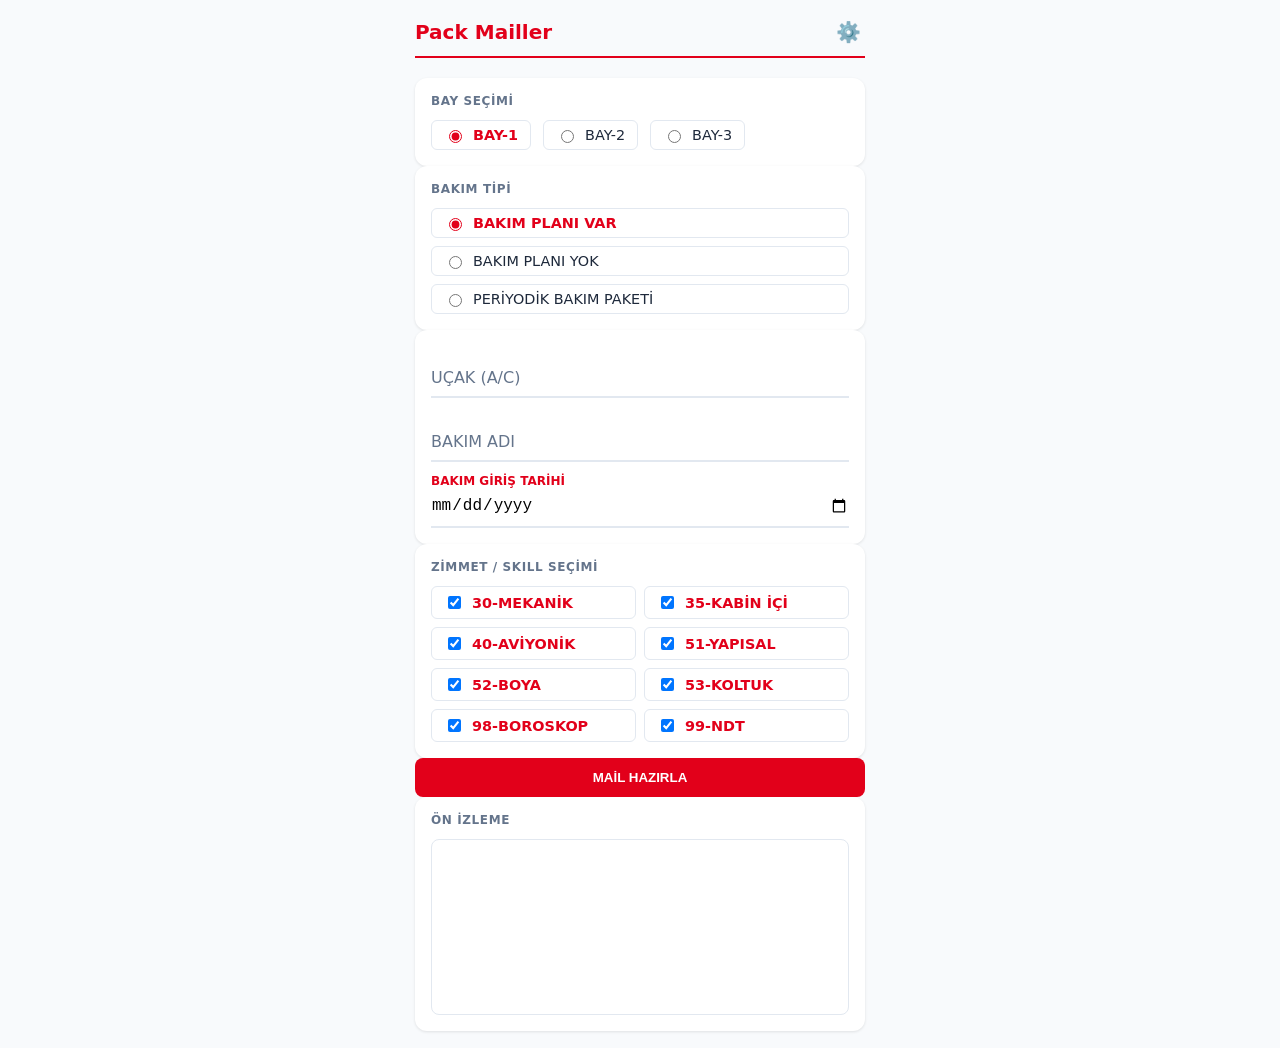
==== index.html @ ce64312b "Add files via upload" ====
<!DOCTYPE html>
<html lang="tr">
<head>
    <meta charset="UTF-8">
    <meta name="viewport" content="width=device-width, initial-scale=1.0">
    <title>Pack Mailler WEB</title>
    <link rel="stylesheet" href="style.css">
    <script src="https://appsforoffice.microsoft.com/lib/1/hosted/office.js"></script>
</head>
<body class="ms-font-m ms-welcome">
    <div id="container" class="container">
        <header class="header">
            <h1 class="ms-font-xl">Pack Mailler</h1>
            <button id="btnSettings" class="icon-button" title="Ayarlar">⚙️</button>
        </header>

        <main class="main-content">
            <!-- BAY Selection -->
            <section class="section">
                <label class="section-title">BAY SEÇİMİ</label>
                <div class="radio-group">
                    <label class="radio-container">
                        <input type="radio" name="bay" value="BAY-1" checked>
                        <span class="radio-label">BAY-1</span>
                    </label>
                    <label class="radio-container">
                        <input type="radio" name="bay" value="BAY-2">
                        <span class="radio-label">BAY-2</span>
                    </label>
                    <label class="radio-container">
                        <input type="radio" name="bay" value="BAY-3">
                        <span class="radio-label">BAY-3</span>
                    </label>
                </div>
            </section>

            <!-- Maintenance Type -->
            <section class="section">
                <label class="section-title">BAKIM TİPİ</label>
                <div class="radio-stack">
                    <label class="radio-container">
                        <input type="radio" name="type" value="planned" checked>
                        <span class="radio-label">BAKIM PLANI VAR</span>
                    </label>
                    <label class="radio-container">
                        <input type="radio" name="type" value="unplanned">
                        <span class="radio-label">BAKIM PLANI YOK</span>
                    </label>
                    <label class="radio-container">
                        <input type="radio" name="type" value="periodic">
                        <span class="radio-label">PERİYODİK BAKIM PAKETİ</span>
                    </label>
                </div>
            </section>

            <!-- Inputs -->
            <section class="section">
                <div class="input-field">
                    <input type="text" id="txtAc" placeholder=" " required>
                    <label for="txtAc">UÇAK (A/C)</label>
                </div>
                <div class="input-field">
                    <input type="text" id="txtBakim" placeholder=" " required>
                    <label for="txtBakim">BAKIM ADI</label>
                </div>
                <div class="input-field">
                    <input type="date" id="dateInput" placeholder=" ">
                    <label for="dateInput">BAKIM GİRİŞ TARİHİ</label>
                </div>
            </section>

            <!-- Zimmet/Skill Section -->
            <section id="skillSection" class="section">
                <label class="section-title">ZİMMET / SKILL SEÇİMİ</label>
                <div id="skillGrid" class="checkbox-grid">
                    <label class="check-container"><input type="checkbox" id="chk30" checked><span>30-MEKANİK</span></label>
                    <label class="check-container"><input type="checkbox" id="chk35" checked><span>35-KABİN İÇİ</span></label>
                    <label class="check-container"><input type="checkbox" id="chk40" checked><span>40-AVİYONİK</span></label>
                    <label class="check-container"><input type="checkbox" id="chk51" checked><span>51-YAPISAL</span></label>
                    <label class="check-container"><input type="checkbox" id="chk52" checked><span>52-BOYA</span></label>
                    <label class="check-container"><input type="checkbox" id="chk53" checked><span>53-KOLTUK</span></label>
                    <label class="check-container"><input type="checkbox" id="chk98" checked><span>98-BOROSKOP</span></label>
                    <label class="check-container"><input type="checkbox" id="chk99" checked><span>99-NDT</span></label>
                </div>
                <div id="plannerNote" class="info-note hidden">
                    Zimmet modu <strong>PLANNER</strong> olarak ayarlandığı için SKILL seçimi devre dışıdır.
                </div>
            </section>

            <!-- Actions -->
            <section class="actions">
                <button id="btnPrepare" class="primary-button">MAİL HAZIRLA</button>
            </section>

            <!-- Preview -->
            <section class="section preview-section">
                <label class="section-title">ÖN İZLEME</label>
                <div id="mailPreview" class="preview-box">
                    <!-- HTML Preview Injection -->
                </div>
            </section>
        </main>

        <!-- Settings Modal/Overlay (Hidden by default) -->
        <div id="settingsOverlay" class="overlay hidden">
            <div class="modal">
                <header class="modal-header">
                    <h2>Ayarlar</h2>
                    <button id="btnCloseSettings" class="close-button">✕</button>
                </header>
                <div class="modal-body">
                    <div class="setting-item">
                        <label>Zimmet Modu</label>
                        <select id="selZimmetMode">
                            <option value="BIRIM">BİRİM</option>
                            <option value="PLANNER">PLANNER</option>
                        </select>
                    </div>
                    <div class="setting-item">
                        <label>TO Adresleri (Virgül ile ayırın)</label>
                        <textarea id="txtToBay1" placeholder="BAY-1 TO"></textarea>
                        <textarea id="txtToBay2" placeholder="BAY-2 TO"></textarea>
                        <textarea id="txtToBay3" placeholder="BAY-3 TO"></textarea>
                    </div>
                    <div class="setting-item">
                        <label>CC Adresleri</label>
                        <textarea id="txtCc" placeholder="Ortak CC Listesi"></textarea>
                    </div>
                </div>
                <footer class="modal-footer">
                    <button id="btnSaveSettings" class="primary-button">Kaydet</button>
                </footer>
            </div>
        </div>
    </div>

    <script src="settings.js"></script>
    <script src="app.js"></script>
</body>
</html>
---- style.css ----
:root {
    --primary-red: #E2001A;
    --dark-red: #b00014;
    --bg-color: #f8fafc;
    --card-bg: #ffffff;
    --text-main: #1e293b;
    --text-muted: #64748b;
    --border-color: #e2e8f0;
    --accent-color: #3b82f6;
    --success-color: #10b981;
}

body {
    font-family: 'Segoe UI', system-ui, -apple-system, sans-serif;
    background-color: var(--bg-color);
    color: var(--text-main);
    margin: 0;
    padding: 0;
    overflow-x: hidden;
}

.container {
    max-width: 450px;
    margin: 0 auto;
    padding: 16px;
    display: flex;
    flex-direction: column;
    gap: 20px;
}

.header {
    display: flex;
    justify-content: space-between;
    align-items: center;
    border-bottom: 2px solid var(--primary-red);
    padding-bottom: 8px;
}

.header h1 {
    font-size: 1.25rem;
    font-weight: 700;
    color: var(--primary-red);
    margin: 0;
}

.section {
    background: var(--card-bg);
    padding: 16px;
    border-radius: 12px;
    box-shadow: 0 1px 3px rgba(0,0,0,0.1);
    display: flex;
    flex-direction: column;
    gap: 12px;
}

.section-title {
    font-size: 0.75rem;
    font-weight: 700;
    color: var(--text-muted);
    text-transform: uppercase;
    letter-spacing: 0.05em;
}

/* Radio & Checkbox Groups */
.radio-group {
    display: flex;
    gap: 12px;
}

.radio-stack {
    display: flex;
    flex-direction: column;
    gap: 8px;
}

.radio-container, .check-container {
    display: flex;
    align-items: center;
    gap: 8px;
    cursor: pointer;
    font-size: 0.9rem;
    padding: 6px 12px;
    border-radius: 6px;
    border: 1px solid var(--border-color);
    transition: all 0.2s;
}

.radio-container:hover, .check-container:hover {
    background-color: #f1f5f9;
}

.radio-container input:checked + .radio-label,
.check-container input:checked + span {
    font-weight: 600;
    color: var(--primary-red);
}

.radio-container input:checked {
    accent-color: var(--primary-red);
}

/* Input Fields */
.input-field {
    position: relative;
    padding-top: 12px;
}

.input-field input {
    width: 100%;
    padding: 10px 0;
    font-size: 1rem;
    border: none;
    border-bottom: 2px solid var(--border-color);
    outline: none;
    transition: border-color 0.2s;
    background: transparent;
}

.input-field label {
    position: absolute;
    top: 22px;
    left: 0;
    color: var(--text-muted);
    pointer-events: none;
    transition: all 0.2s ease;
}

.input-field input:focus + label,
.input-field input:not(:placeholder-shown) + label {
    top: 0;
    font-size: 0.75rem;
    font-weight: 700;
    color: var(--primary-red);
}

.input-field input:focus {
    border-bottom-color: var(--primary-red);
}

.checkbox-grid {
    display: grid;
    grid-template-columns: 1fr 1fr;
    gap: 8px;
}

/* Buttons */
.primary-button {
    width: 100%;
    padding: 12px;
    background-color: var(--primary-red);
    color: white;
    border: none;
    border-radius: 8px;
    font-weight: 700;
    cursor: pointer;
    transition: background 0.2s;
}

.primary-button:hover {
    background-color: var(--dark-red);
}

.icon-button {
    background: none;
    border: none;
    font-size: 1.25rem;
    cursor: pointer;
    padding: 4px;
    border-radius: 4px;
}

.icon-button:hover {
    background-color: #f1f5f9;
}

/* Preview Area */
.preview-box {
    border: 1px solid var(--border-color);
    border-radius: 8px;
    padding: 12px;
    background: #fff;
    min-height: 150px;
    max-height: 400px;
    overflow-y: auto;
    font-size: 0.85rem;
}

/* Overlay & Modals */
.overlay {
    position: fixed;
    inset: 0;
    background: rgba(0,0,0,0.5);
    display: flex;
    align-items: center;
    justify-content: center;
    padding: 20px;
    z-index: 1000;
}

.modal {
    background: white;
    width: 100%;
    max-width: 400px;
    border-radius: 12px;
    display: flex;
    flex-direction: column;
    max-height: 90vh;
}

.modal-header {
    padding: 16px;
    border-bottom: 1px solid var(--border-color);
    display: flex;
    justify-content: space-between;
    align-items: center;
}

.modal-body {
    padding: 16px;
    overflow-y: auto;
}

.modal-footer {
    padding: 16px;
    border-top: 1px solid var(--border-color);
}

.setting-item {
    margin-bottom: 16px;
    display: flex;
    flex-direction: column;
    gap: 8px;
}

.setting-item textarea {
    width: 100%;
    min-height: 60px;
    padding: 8px;
    border: 1px solid var(--border-color);
    border-radius: 4px;
    font-family: monospace;
}

.hidden { display: none !important; }

.info-note {
    font-size: 0.8rem;
    color: var(--accent-color);
    background: #eff6ff;
    padding: 8px;
    border-radius: 4px;
    border-left: 3px solid var(--accent-color);
}
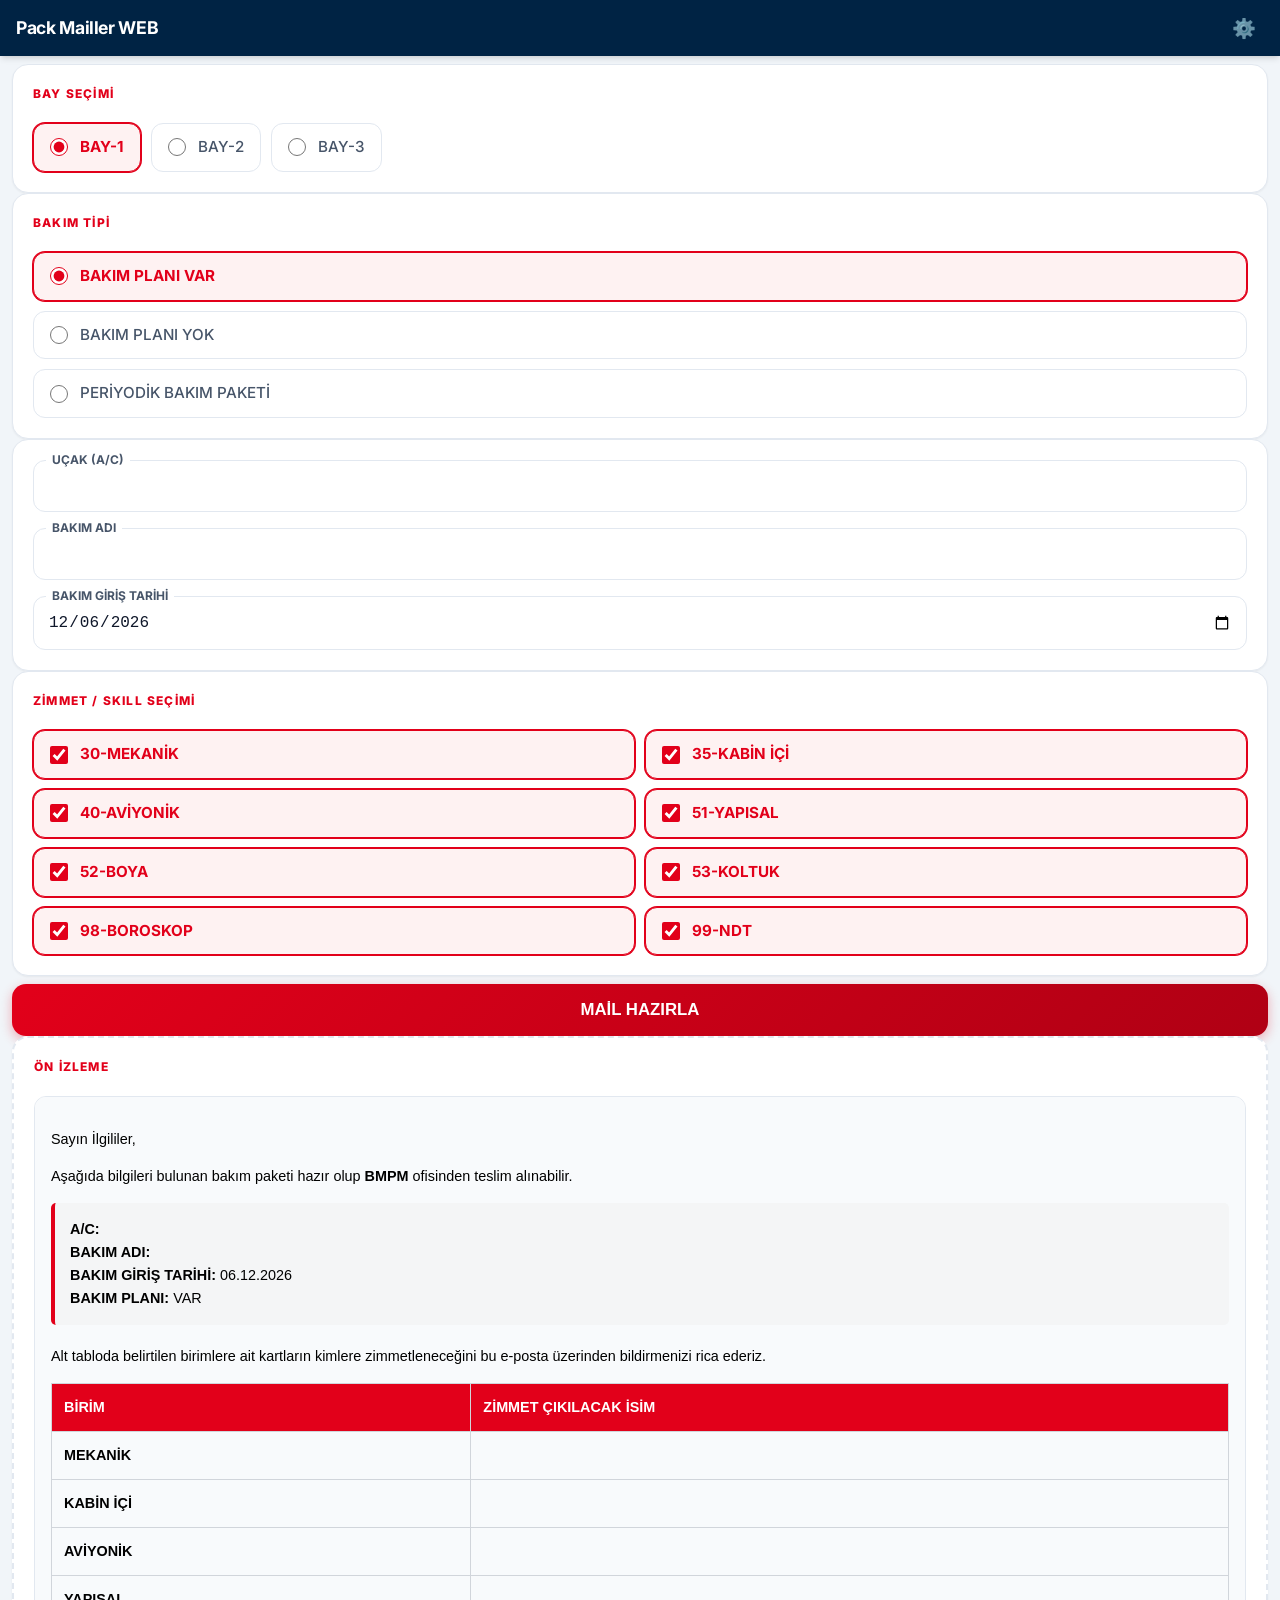
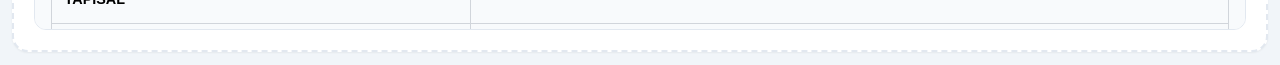
==== commit e4ae187c: "Add files via upload" ====
--- a/index.html
+++ b/index.html
@@ -1,16 +1,28 @@
 <!DOCTYPE html>
 <html lang="tr">
+
 <head>
     <meta charset="UTF-8">
     <meta name="viewport" content="width=device-width, initial-scale=1.0">
     <title>Pack Mailler WEB</title>
+    <link href="https://fonts.googleapis.com/css2?family=Inter:wght@400;500;600;700;800&display=swap" rel="stylesheet">
     <link rel="stylesheet" href="style.css">
     <script src="https://appsforoffice.microsoft.com/lib/1/hosted/office.js"></script>
 </head>
+
 <body class="ms-font-m ms-welcome">
     <div id="container" class="container">
+        <!-- From Address Warning Bar -->
+        <div id="warningBar" class="warning-bar hidden">
+            <span class="warning-bar-icon">⚠️</span>
+            <div class="warning-bar-text">
+                <strong>YANLIŞ GÖNDEREN HESABI!</strong><br>
+                Lütfen 'Kimden' kısmından <em>TT-UBB(SAW)-BAKIMHAZIRLIK</em> hesabını seçin.
+            </div>
+        </div>
+
         <header class="header">
-            <h1 class="ms-font-xl">Pack Mailler</h1>
+            <h1>Pack Mailler WEB</h1>
             <button id="btnSettings" class="icon-button" title="Ayarlar">⚙️</button>
         </header>
 
@@ -73,13 +85,20 @@
             <section id="skillSection" class="section">
                 <label class="section-title">ZİMMET / SKILL SEÇİMİ</label>
                 <div id="skillGrid" class="checkbox-grid">
-                    <label class="check-container"><input type="checkbox" id="chk30" checked><span>30-MEKANİK</span></label>
-                    <label class="check-container"><input type="checkbox" id="chk35" checked><span>35-KABİN İÇİ</span></label>
-                    <label class="check-container"><input type="checkbox" id="chk40" checked><span>40-AVİYONİK</span></label>
-                    <label class="check-container"><input type="checkbox" id="chk51" checked><span>51-YAPISAL</span></label>
-                    <label class="check-container"><input type="checkbox" id="chk52" checked><span>52-BOYA</span></label>
-                    <label class="check-container"><input type="checkbox" id="chk53" checked><span>53-KOLTUK</span></label>
-                    <label class="check-container"><input type="checkbox" id="chk98" checked><span>98-BOROSKOP</span></label>
+                    <label class="check-container"><input type="checkbox" id="chk30"
+                            checked><span>30-MEKANİK</span></label>
+                    <label class="check-container"><input type="checkbox" id="chk35" checked><span>35-KABİN
+                            İÇİ</span></label>
+                    <label class="check-container"><input type="checkbox" id="chk40"
+                            checked><span>40-AVİYONİK</span></label>
+                    <label class="check-container"><input type="checkbox" id="chk51"
+                            checked><span>51-YAPISAL</span></label>
+                    <label class="check-container"><input type="checkbox" id="chk52"
+                            checked><span>52-BOYA</span></label>
+                    <label class="check-container"><input type="checkbox" id="chk53"
+                            checked><span>53-KOLTUK</span></label>
+                    <label class="check-container"><input type="checkbox" id="chk98"
+                            checked><span>98-BOROSKOP</span></label>
                     <label class="check-container"><input type="checkbox" id="chk99" checked><span>99-NDT</span></label>
                 </div>
                 <div id="plannerNote" class="info-note hidden">
@@ -117,14 +136,36 @@
                         </select>
                     </div>
                     <div class="setting-item">
-                        <label>TO Adresleri (Virgül ile ayırın)</label>
-                        <textarea id="txtToBay1" placeholder="BAY-1 TO"></textarea>
-                        <textarea id="txtToBay2" placeholder="BAY-2 TO"></textarea>
-                        <textarea id="txtToBay3" placeholder="BAY-3 TO"></textarea>
+                        <label>EYALET - 1 (TO)</label>
+                        <div id="listBay1" class="email-list-container"></div>
+                        <div class="email-list-input-container">
+                            <input type="email" id="inBay1" placeholder="E-posta adresi...">
+                            <button class="btn-add-email" onclick="addEmailFromUI('bay1To', 'inBay1')">Ekle</button>
+                        </div>
                     </div>
                     <div class="setting-item">
-                        <label>CC Adresleri</label>
-                        <textarea id="txtCc" placeholder="Ortak CC Listesi"></textarea>
+                        <label>EYALET - 2 (TO)</label>
+                        <div id="listBay2" class="email-list-container"></div>
+                        <div class="email-list-input-container">
+                            <input type="email" id="inBay2" placeholder="E-posta adresi...">
+                            <button class="btn-add-email" onclick="addEmailFromUI('bay2To', 'inBay2')">Ekle</button>
+                        </div>
+                    </div>
+                    <div class="setting-item">
+                        <label>EYALET - 3 (TO)</label>
+                        <div id="listBay3" class="email-list-container"></div>
+                        <div class="email-list-input-container">
+                            <input type="email" id="inBay3" placeholder="E-posta adresi...">
+                            <button class="btn-add-email" onclick="addEmailFromUI('bay3To', 'inBay3')">Ekle</button>
+                        </div>
+                    </div>
+                    <div class="setting-item">
+                        <label>ORTAK CC LİSTESİ</label>
+                        <div id="listCc" class="email-list-container"></div>
+                        <div class="email-list-input-container">
+                            <input type="email" id="inCc" placeholder="E-posta adresi...">
+                            <button class="btn-add-email" onclick="addEmailFromUI('cc', 'inCc')">Ekle</button>
+                        </div>
                     </div>
                 </div>
                 <footer class="modal-footer">
@@ -137,4 +178,5 @@
     <script src="settings.js"></script>
     <script src="app.js"></script>
 </body>
-</html>
+
+</html>
--- a/style.css
+++ b/style.css
@@ -1,195 +1,360 @@
 :root {
-    --primary-red: #E2001A;
-    --dark-red: #b00014;
-    --bg-color: #f8fafc;
+    --thy-red: #E2001A;
+    --thy-red-dark: #b00014;
+    --thy-blue: #002344;
+    --bg-main: #f1f5f9;
     --card-bg: #ffffff;
-    --text-main: #1e293b;
-    --text-muted: #64748b;
-    --border-color: #e2e8f0;
-    --accent-color: #3b82f6;
-    --success-color: #10b981;
+    --text-primary: #0f172a;
+    --text-secondary: #475569;
+    --border-light: #e2e8f0;
+    --shadow-sm: 0 1px 2px 0 rgb(0 0 0 / 0.05);
+    --shadow-md: 0 4px 6px -1px rgb(0 0 0 / 0.1), 0 2px 4px -2px rgb(0 0 0 / 0.1);
 }
 
 body {
-    font-family: 'Segoe UI', system-ui, -apple-system, sans-serif;
-    background-color: var(--bg-color);
-    color: var(--text-main);
+    font-family: 'Inter', 'Segoe UI', system-ui, -apple-system, sans-serif;
+    background-color: var(--bg-main);
+    color: var(--text-primary);
     margin: 0;
     padding: 0;
-    overflow-x: hidden;
+    line-height: 1.5;
+    -webkit-font-smoothing: antialiased;
 }
 
 .container {
-    max-width: 450px;
-    margin: 0 auto;
-    padding: 16px;
+    max-width: 100%;
+    margin: 0;
+    padding: 12px;
     display: flex;
     flex-direction: column;
-    gap: 20px;
+    gap: 16px;
+    padding-top: 64px;
+    /* Space for fixed header */
+    transition: padding 0.3s;
+}
+
+.container.has-warning {
+    padding-top: 110px;
+    /* Extra space for warning bar */
+}
+
+/* From-Address Warning Bar */
+.warning-bar {
+    position: fixed;
+    top: 56px;
+    left: 0;
+    right: 0;
+    background: #fef2f2;
+    border-bottom: 2px solid var(--thy-red);
+    color: var(--thy-red);
+    padding: 10px 16px;
+    font-size: 0.8rem;
+    font-weight: 700;
+    z-index: 90;
+    display: flex;
+    align-items: center;
+    gap: 12px;
+    animation: slideDown 0.3s ease-out;
+}
+
+.warning-bar.hidden {
+    display: none !important;
+}
+
+.warning-bar-icon {
+    font-size: 1.2rem;
+}
+
+@keyframes slideDown {
+    from {
+        transform: translateY(-100%);
+    }
+
+    to {
+        transform: translateY(0);
+    }
 }
 
 .header {
+    position: fixed;
+    top: 0;
+    left: 0;
+    right: 0;
+    height: 56px;
+    background: var(--thy-blue);
     display: flex;
     justify-content: space-between;
     align-items: center;
-    border-bottom: 2px solid var(--primary-red);
-    padding-bottom: 8px;
+    padding: 0 16px;
+    z-index: 100;
+    box-shadow: var(--shadow-md);
 }
 
 .header h1 {
-    font-size: 1.25rem;
-    font-weight: 700;
-    color: var(--primary-red);
+    font-size: 1.1rem;
+    font-weight: 700;
+    color: white;
     margin: 0;
-}
-
+    letter-spacing: -0.02em;
+}
+
+.header .icon-button {
+    color: white;
+    font-size: 1.2rem;
+    opacity: 0.8;
+    background: none;
+    border: none;
+    cursor: pointer;
+    padding: 8px;
+    border-radius: 8px;
+    transition: all 0.2s;
+}
+
+.header .icon-button:hover {
+    opacity: 1;
+    background: rgba(255, 255, 255, 0.1);
+}
+
+/* Premium Card Design */
 .section {
     background: var(--card-bg);
-    padding: 16px;
-    border-radius: 12px;
-    box-shadow: 0 1px 3px rgba(0,0,0,0.1);
+    padding: 20px;
+    border-radius: 16px;
+    box-shadow: var(--shadow-sm);
+    border: 1px solid var(--border-light);
     display: flex;
     flex-direction: column;
-    gap: 12px;
+    gap: 16px;
+    transition: transform 0.2s, box-shadow 0.2s;
 }
 
 .section-title {
     font-size: 0.75rem;
-    font-weight: 700;
-    color: var(--text-muted);
+    font-weight: 800;
+    color: var(--thy-red);
     text-transform: uppercase;
-    letter-spacing: 0.05em;
-}
-
-/* Radio & Checkbox Groups */
-.radio-group {
-    display: flex;
+    letter-spacing: 0.1em;
+    margin-bottom: 4px;
+}
+
+/* Modern Controls */
+.radio-group,
+.radio-stack {
+    display: flex;
+    gap: 10px;
+}
+
+.radio-stack {
+    flex-direction: column;
+}
+
+.radio-container,
+.check-container {
+    display: flex;
+    align-items: center;
     gap: 12px;
-}
-
-.radio-stack {
-    display: flex;
-    flex-direction: column;
-    gap: 8px;
-}
-
-.radio-container, .check-container {
-    display: flex;
-    align-items: center;
-    gap: 8px;
-    cursor: pointer;
-    font-size: 0.9rem;
-    padding: 6px 12px;
-    border-radius: 6px;
-    border: 1px solid var(--border-color);
-    transition: all 0.2s;
-}
-
-.radio-container:hover, .check-container:hover {
-    background-color: #f1f5f9;
-}
-
-.radio-container input:checked + .radio-label,
-.check-container input:checked + span {
-    font-weight: 600;
-    color: var(--primary-red);
-}
-
-.radio-container input:checked {
-    accent-color: var(--primary-red);
-}
-
-/* Input Fields */
+    cursor: pointer;
+    font-size: 0.95rem;
+    padding: 12px 16px;
+    border-radius: 12px;
+    border: 1px solid var(--border-light);
+    background: #fff;
+    transition: all 0.2s cubic-bezier(0.4, 0, 0.2, 1);
+    user-select: none;
+}
+
+.radio-container:hover,
+.check-container:hover {
+    background-color: #f8fafc;
+    border-color: var(--thy-red);
+}
+
+.radio-container:has(input:checked),
+.check-container:has(input:checked) {
+    border-color: var(--thy-red);
+    background-color: #fef2f2;
+    box-shadow: 0 0 0 1px var(--thy-red);
+}
+
+.radio-container input,
+.check-container input {
+    accent-color: var(--thy-red);
+    width: 18px;
+    height: 18px;
+    margin: 0;
+}
+
+.radio-label,
+.check-container span {
+    font-weight: 500;
+    color: var(--text-secondary);
+}
+
+.radio-container input:checked+.radio-label,
+.check-container input:checked+span {
+    color: var(--thy-red);
+    font-weight: 700;
+}
+
+/* Floating Label Inputs */
 .input-field {
     position: relative;
-    padding-top: 12px;
+    border: 1px solid var(--border-light);
+    border-radius: 12px;
+    padding: 12px 14px;
+    background: #fff;
+    transition: all 0.2s;
+}
+
+.input-field:focus-within {
+    border-color: var(--thy-red);
+    box-shadow: 0 0 0 1px var(--thy-red);
+}
+
+.input-field label {
+    position: absolute;
+    left: 12px;
+    top: -10px;
+    background: #fff;
+    padding: 0 6px;
+    font-size: 0.75rem;
+    font-weight: 700;
+    color: var(--text-secondary);
+    transition: all 0.2s;
+}
+
+.input-field:focus-within label {
+    color: var(--thy-red);
 }
 
 .input-field input {
     width: 100%;
-    padding: 10px 0;
+    border: none;
+    outline: none;
     font-size: 1rem;
-    border: none;
-    border-bottom: 2px solid var(--border-color);
-    outline: none;
-    transition: border-color 0.2s;
+    padding: 4px 0;
+    color: var(--text-primary);
     background: transparent;
 }
 
-.input-field label {
-    position: absolute;
-    top: 22px;
-    left: 0;
-    color: var(--text-muted);
-    pointer-events: none;
-    transition: all 0.2s ease;
-}
-
-.input-field input:focus + label,
-.input-field input:not(:placeholder-shown) + label {
-    top: 0;
-    font-size: 0.75rem;
-    font-weight: 700;
-    color: var(--primary-red);
-}
-
-.input-field input:focus {
-    border-bottom-color: var(--primary-red);
-}
-
+/* Checkbox Grid */
 .checkbox-grid {
     display: grid;
     grid-template-columns: 1fr 1fr;
-    gap: 8px;
-}
-
-/* Buttons */
+    gap: 10px;
+}
+
+/* Primary Action Button */
+.actions {
+    margin-top: 8px;
+}
+
 .primary-button {
     width: 100%;
-    padding: 12px;
-    background-color: var(--primary-red);
+    padding: 16px;
+    background: linear-gradient(135deg, var(--thy-red) 0%, var(--thy-red-dark) 100%);
     color: white;
     border: none;
-    border-radius: 8px;
-    font-weight: 700;
-    cursor: pointer;
-    transition: background 0.2s;
+    border-radius: 14px;
+    font-size: 1.05rem;
+    font-weight: 700;
+    cursor: pointer;
+    box-shadow: 0 4px 12px rgba(226, 0, 26, 0.3);
+    transition: all 0.3s cubic-bezier(0.4, 0, 0.2, 1);
 }
 
 .primary-button:hover {
-    background-color: var(--dark-red);
-}
-
-.icon-button {
-    background: none;
+    transform: translateY(-2px);
+    box-shadow: 0 6px 16px rgba(226, 0, 26, 0.4);
+}
+
+.primary-button:active {
+    transform: translateY(0);
+}
+
+/* Email List Management (Tags/Pills) */
+.email-list-container {
+    display: flex;
+    flex-wrap: wrap;
+    gap: 8px;
+    padding: 8px;
+    border: 1px solid var(--border-light);
+    border-radius: 12px;
+    background: #f8fafc;
+    min-height: 48px;
+}
+
+.email-tag {
+    display: flex;
+    align-items: center;
+    gap: 6px;
+    background: var(--thy-blue);
+    color: white;
+    padding: 4px 10px;
+    border-radius: 20px;
+    font-size: 0.8rem;
+    font-weight: 500;
+}
+
+.email-tag .remove-tag {
+    cursor: pointer;
+    font-weight: 800;
+    opacity: 0.7;
+    transition: opacity 0.2s;
+}
+
+.email-tag .remove-tag:hover {
+    opacity: 1;
+}
+
+.email-list-input-container {
+    display: flex;
+    gap: 8px;
+    margin-top: 4px;
+}
+
+.email-list-input-container input {
+    flex: 1;
+    padding: 8px 12px;
+    border: 1px solid var(--border-light);
+    border-radius: 10px;
+    font-size: 0.85rem;
+}
+
+.btn-add-email {
+    padding: 8px 16px;
+    background: var(--thy-blue);
+    color: white;
     border: none;
-    font-size: 1.25rem;
-    cursor: pointer;
-    padding: 4px;
-    border-radius: 4px;
-}
-
-.icon-button:hover {
-    background-color: #f1f5f9;
-}
-
-/* Preview Area */
+    border-radius: 10px;
+    cursor: pointer;
+    font-weight: 600;
+    font-size: 0.8rem;
+}
+
+/* Preview Box */
+.preview-section {
+    background: #fff;
+    border: 2px dashed var(--border-light);
+}
+
 .preview-box {
-    border: 1px solid var(--border-color);
-    border-radius: 8px;
-    padding: 12px;
-    background: #fff;
-    min-height: 150px;
-    max-height: 400px;
+    border: 1px solid var(--border-light);
+    background: #f8fafc;
+    border-radius: 12px;
+    padding: 16px;
+    min-height: 100px;
+    max-height: 500px;
     overflow-y: auto;
-    font-size: 0.85rem;
-}
-
-/* Overlay & Modals */
+    font-size: 0.9rem;
+}
+
+/* Modal Styling */
 .overlay {
     position: fixed;
     inset: 0;
-    background: rgba(0,0,0,0.5);
+    background: rgba(15, 23, 42, 0.8);
+    backdrop-filter: blur(4px);
     display: flex;
     align-items: center;
     justify-content: center;
@@ -201,53 +366,123 @@
     background: white;
     width: 100%;
     max-width: 400px;
-    border-radius: 12px;
+    border-radius: 24px;
     display: flex;
     flex-direction: column;
     max-height: 90vh;
+    box-shadow: 0 25px 50px -12px rgb(0 0 0 / 0.25);
+    overflow: hidden;
 }
 
 .modal-header {
-    padding: 16px;
-    border-bottom: 1px solid var(--border-color);
+    padding: 20px;
+    background: var(--thy-blue);
+    color: white;
     display: flex;
     justify-content: space-between;
     align-items: center;
 }
 
+.modal-header h2 {
+    margin: 0;
+    font-size: 1.25rem;
+    font-weight: 700;
+}
+
+.close-button {
+    background: rgba(255, 255, 255, 0.1);
+    border: none;
+    color: white;
+    font-size: 1.2rem;
+    cursor: pointer;
+    width: 32px;
+    height: 32px;
+    border-radius: 50%;
+    display: flex;
+    align-items: center;
+    justify-content: center;
+}
+
 .modal-body {
-    padding: 16px;
+    padding: 20px;
     overflow-y: auto;
 }
 
-.modal-footer {
-    padding: 16px;
-    border-top: 1px solid var(--border-color);
-}
-
 .setting-item {
-    margin-bottom: 16px;
-    display: flex;
-    flex-direction: column;
-    gap: 8px;
-}
-
+    margin-bottom: 20px;
+}
+
+.setting-item label {
+    display: block;
+    font-weight: 700;
+    font-size: 0.8rem;
+    color: var(--text-secondary);
+    margin-bottom: 8px;
+    text-transform: uppercase;
+}
+
+.setting-item select,
 .setting-item textarea {
     width: 100%;
-    min-height: 60px;
-    padding: 8px;
-    border: 1px solid var(--border-color);
-    border-radius: 4px;
-    font-family: monospace;
-}
-
-.hidden { display: none !important; }
+    border-radius: 12px;
+    border: 1px solid var(--border-light);
+    padding: 12px;
+    font-size: 0.9rem;
+    font-family: inherit;
+    box-sizing: border-box;
+}
+
+.setting-item textarea {
+    min-height: 80px;
+    resize: vertical;
+}
+
+.hidden {
+    display: none !important;
+}
 
 .info-note {
-    font-size: 0.8rem;
-    color: var(--accent-color);
+    font-size: 0.85rem;
+    color: #3b82f6;
     background: #eff6ff;
-    padding: 8px;
-    border-radius: 4px;
-    border-left: 3px solid var(--accent-color);
-}
+    padding: 12px;
+    border-radius: 12px;
+    border-left: 4px solid #3b82f6;
+}
+
+/* Animations */
+@keyframes fadeInUp {
+    from {
+        opacity: 0;
+        transform: translateY(20px);
+    }
+
+    to {
+        opacity: 1;
+        transform: translateY(0);
+    }
+}
+
+.section {
+    animation: fadeInUp 0.5s cubic-bezier(0.16, 1, 0.3, 1) both;
+}
+
+.section:nth-child(1) {
+    animation-delay: 0.1s;
+}
+
+.section:nth-child(2) {
+    animation-delay: 0.2s;
+}
+
+.section:nth-child(3) {
+    animation-delay: 0.3s;
+}
+
+.section:nth-child(4) {
+    animation-delay: 0.4s;
+}
+
+.section:nth-child(5) {
+    animation-delay: 0.5s;
+}
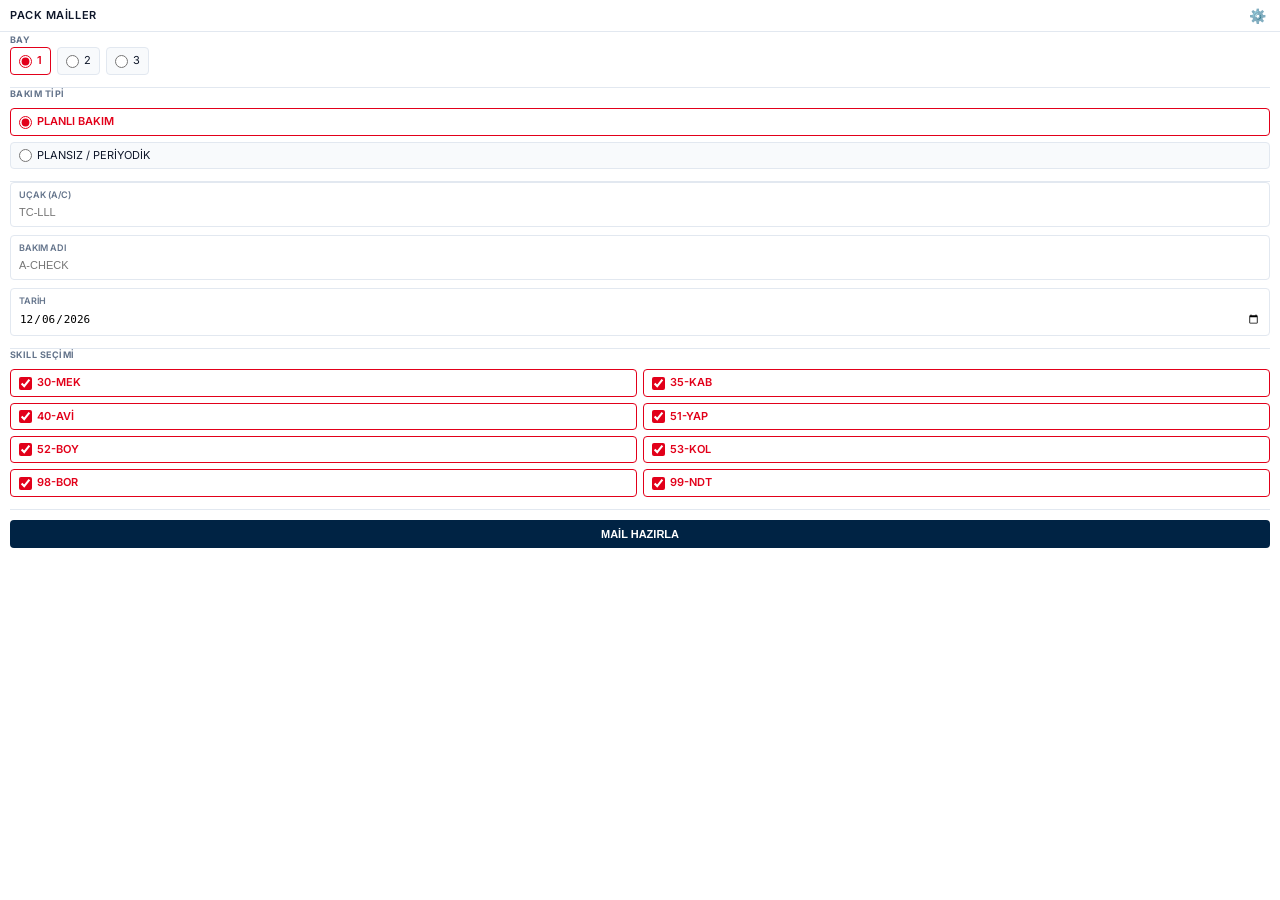
==== commit 8d658199: "Add files via upload" ====
--- a/index.html
+++ b/index.html
@@ -1,182 +1,110 @@
 <!DOCTYPE html>
 <html lang="tr">
-
 <head>
     <meta charset="UTF-8">
     <meta name="viewport" content="width=device-width, initial-scale=1.0">
-    <title>Pack Mailler WEB</title>
-    <link href="https://fonts.googleapis.com/css2?family=Inter:wght@400;500;600;700;800&display=swap" rel="stylesheet">
+    <title>Pack Mailler</title>
+    <link href="https://fonts.googleapis.com/css2?family=Inter:wght@400;600;700&display=swap" rel="stylesheet">
     <link rel="stylesheet" href="style.css">
     <script src="https://appsforoffice.microsoft.com/lib/1/hosted/office.js"></script>
 </head>
-
-<body class="ms-font-m ms-welcome">
+<body>
     <div id="container" class="container">
-        <!-- From Address Warning Bar -->
         <div id="warningBar" class="warning-bar hidden">
-            <span class="warning-bar-icon">⚠️</span>
-            <div class="warning-bar-text">
-                <strong>YANLIŞ GÖNDEREN HESABI!</strong><br>
-                Lütfen 'Kimden' kısmından <em>TT-UBB(SAW)-BAKIMHAZIRLIK</em> hesabını seçin.
-            </div>
+            <span style="font-size: 16px;">⚠️</span>
+            <div>DİKKAT: GÖNDERİCİ HESABI OLARAK <b style="color: var(--accent);">TT-UBB(SAW)-BAKIMHAZIRLIK</b> SEÇİLMELİDİR!</div>
         </div>
 
         <header class="header">
-            <h1>Pack Mailler WEB</h1>
+            <h1>Pack Mailler</h1>
             <button id="btnSettings" class="icon-button" title="Ayarlar">⚙️</button>
         </header>
 
-        <main class="main-content">
-            <!-- BAY Selection -->
+        <main>
             <section class="section">
-                <label class="section-title">BAY SEÇİMİ</label>
-                <div class="radio-group">
-                    <label class="radio-container">
-                        <input type="radio" name="bay" value="BAY-1" checked>
-                        <span class="radio-label">BAY-1</span>
-                    </label>
-                    <label class="radio-container">
-                        <input type="radio" name="bay" value="BAY-2">
-                        <span class="radio-label">BAY-2</span>
-                    </label>
-                    <label class="radio-container">
-                        <input type="radio" name="bay" value="BAY-3">
-                        <span class="radio-label">BAY-3</span>
-                    </label>
+                <div style="display: flex; gap: 10px;">
+                    <div style="flex: 1;">
+                        <label class="section-title">BAY</label>
+                        <div class="radio-group">
+                            <label class="radio-container"><input type="radio" name="bay" value="BAY-1" checked><span>1</span></label>
+                            <label class="radio-container"><input type="radio" name="bay" value="BAY-2"><span>2</span></label>
+                            <label class="radio-container"><input type="radio" name="bay" value="BAY-3"><span>3</span></label>
+                        </div>
+                    </div>
                 </div>
             </section>
 
-            <!-- Maintenance Type -->
             <section class="section">
                 <label class="section-title">BAKIM TİPİ</label>
                 <div class="radio-stack">
-                    <label class="radio-container">
-                        <input type="radio" name="type" value="planned" checked>
-                        <span class="radio-label">BAKIM PLANI VAR</span>
-                    </label>
-                    <label class="radio-container">
-                        <input type="radio" name="type" value="unplanned">
-                        <span class="radio-label">BAKIM PLANI YOK</span>
-                    </label>
-                    <label class="radio-container">
-                        <input type="radio" name="type" value="periodic">
-                        <span class="radio-label">PERİYODİK BAKIM PAKETİ</span>
-                    </label>
+                    <label class="radio-container"><input type="radio" name="type" value="planned" checked><span>PLANLI BAKIM</span></label>
+                    <label class="radio-container"><input type="radio" name="type" value="unplanned"><span>PLANSIZ / PERİYODİK</span></label>
                 </div>
             </section>
 
-            <!-- Inputs -->
             <section class="section">
-                <div class="input-field">
-                    <input type="text" id="txtAc" placeholder=" " required>
-                    <label for="txtAc">UÇAK (A/C)</label>
-                </div>
-                <div class="input-field">
-                    <input type="text" id="txtBakim" placeholder=" " required>
-                    <label for="txtBakim">BAKIM ADI</label>
-                </div>
-                <div class="input-field">
-                    <input type="date" id="dateInput" placeholder=" ">
-                    <label for="dateInput">BAKIM GİRİŞ TARİHİ</label>
-                </div>
+                <div class="input-field"><label>UÇAK (A/C)</label><input type="text" id="txtAc" placeholder="TC-LLL"></div>
+                <div class="input-field"><label>BAKIM ADI</label><input type="text" id="txtBakim" placeholder="A-CHECK"></div>
+                <div class="input-field"><label>TARİH</label><input type="date" id="dateInput"></div>
             </section>
 
-            <!-- Zimmet/Skill Section -->
             <section id="skillSection" class="section">
-                <label class="section-title">ZİMMET / SKILL SEÇİMİ</label>
+                <label class="section-title">SKILL SEÇİMİ</label>
                 <div id="skillGrid" class="checkbox-grid">
-                    <label class="check-container"><input type="checkbox" id="chk30"
-                            checked><span>30-MEKANİK</span></label>
-                    <label class="check-container"><input type="checkbox" id="chk35" checked><span>35-KABİN
-                            İÇİ</span></label>
-                    <label class="check-container"><input type="checkbox" id="chk40"
-                            checked><span>40-AVİYONİK</span></label>
-                    <label class="check-container"><input type="checkbox" id="chk51"
-                            checked><span>51-YAPISAL</span></label>
-                    <label class="check-container"><input type="checkbox" id="chk52"
-                            checked><span>52-BOYA</span></label>
-                    <label class="check-container"><input type="checkbox" id="chk53"
-                            checked><span>53-KOLTUK</span></label>
-                    <label class="check-container"><input type="checkbox" id="chk98"
-                            checked><span>98-BOROSKOP</span></label>
+                    <label class="check-container"><input type="checkbox" id="chk30" checked><span>30-MEK</span></label>
+                    <label class="check-container"><input type="checkbox" id="chk35" checked><span>35-KAB</span></label>
+                    <label class="check-container"><input type="checkbox" id="chk40" checked><span>40-AVİ</span></label>
+                    <label class="check-container"><input type="checkbox" id="chk51" checked><span>51-YAP</span></label>
+                    <label class="check-container"><input type="checkbox" id="chk52" checked><span>52-BOY</span></label>
+                    <label class="check-container"><input type="checkbox" id="chk53" checked><span>53-KOL</span></label>
+                    <label class="check-container"><input type="checkbox" id="chk98" checked><span>98-BOR</span></label>
                     <label class="check-container"><input type="checkbox" id="chk99" checked><span>99-NDT</span></label>
                 </div>
-                <div id="plannerNote" class="info-note hidden">
-                    Zimmet modu <strong>PLANNER</strong> olarak ayarlandığı için SKILL seçimi devre dışıdır.
-                </div>
+                <div id="plannerNote" class="info-note hidden">PLANNER modu aktif.</div>
             </section>
 
-            <!-- Actions -->
-            <section class="actions">
+            <div style="margin-top: 10px;">
                 <button id="btnPrepare" class="primary-button">MAİL HAZIRLA</button>
-            </section>
-
-            <!-- Preview -->
-            <section class="section preview-section">
-                <label class="section-title">ÖN İZLEME</label>
-                <div id="mailPreview" class="preview-box">
-                    <!-- HTML Preview Injection -->
-                </div>
-            </section>
+            </div>
         </main>
 
-        <!-- Settings Modal/Overlay (Hidden by default) -->
         <div id="settingsOverlay" class="overlay hidden">
             <div class="modal">
                 <header class="modal-header">
-                    <h2>Ayarlar</h2>
-                    <button id="btnCloseSettings" class="close-button">✕</button>
+                    <h2 style="font-size: 11px; margin: 0;">Ayarlar</h2>
+                    <button id="btnCloseSettings" class="icon-button" style="color: white;">✕</button>
                 </header>
                 <div class="modal-body">
                     <div class="setting-item">
                         <label>Zimmet Modu</label>
-                        <select id="selZimmetMode">
-                            <option value="BIRIM">BİRİM</option>
-                            <option value="PLANNER">PLANNER</option>
-                        </select>
+                        <select id="selZimmetMode"><option value="BIRIM">BİRİM</option><option value="PLANNER">PLANNER</option></select>
                     </div>
                     <div class="setting-item">
-                        <label>EYALET - 1 (TO)</label>
+                        <label>BAY-1 (TO)</label>
                         <div id="listBay1" class="email-list-container"></div>
-                        <div class="email-list-input-container">
-                            <input type="email" id="inBay1" placeholder="E-posta adresi...">
-                            <button class="btn-add-email" onclick="addEmailFromUI('bay1To', 'inBay1')">Ekle</button>
-                        </div>
+                        <input type="email" id="inBay1" placeholder="Ekle...">
                     </div>
                     <div class="setting-item">
-                        <label>EYALET - 2 (TO)</label>
+                        <label>BAY-2 (TO)</label>
                         <div id="listBay2" class="email-list-container"></div>
-                        <div class="email-list-input-container">
-                            <input type="email" id="inBay2" placeholder="E-posta adresi...">
-                            <button class="btn-add-email" onclick="addEmailFromUI('bay2To', 'inBay2')">Ekle</button>
-                        </div>
+                        <input type="email" id="inBay2" placeholder="Ekle...">
                     </div>
                     <div class="setting-item">
-                        <label>EYALET - 3 (TO)</label>
+                        <label>BAY-3 (TO)</label>
                         <div id="listBay3" class="email-list-container"></div>
-                        <div class="email-list-input-container">
-                            <input type="email" id="inBay3" placeholder="E-posta adresi...">
-                            <button class="btn-add-email" onclick="addEmailFromUI('bay3To', 'inBay3')">Ekle</button>
-                        </div>
+                        <input type="email" id="inBay3" placeholder="Ekle...">
                     </div>
                     <div class="setting-item">
-                        <label>ORTAK CC LİSTESİ</label>
+                        <label>CC LİSTESİ</label>
                         <div id="listCc" class="email-list-container"></div>
-                        <div class="email-list-input-container">
-                            <input type="email" id="inCc" placeholder="E-posta adresi...">
-                            <button class="btn-add-email" onclick="addEmailFromUI('cc', 'inCc')">Ekle</button>
-                        </div>
+                        <input type="email" id="inCc" placeholder="Ekle...">
                     </div>
+                    <button id="btnSaveSettings" class="primary-button">KAYDET</button>
                 </div>
-                <footer class="modal-footer">
-                    <button id="btnSaveSettings" class="primary-button">Kaydet</button>
-                </footer>
             </div>
         </div>
     </div>
-
     <script src="settings.js"></script>
     <script src="app.js"></script>
 </body>
-
 </html>
--- a/style.css
+++ b/style.css
@@ -1,488 +1,250 @@
 :root {
-    --thy-red: #E2001A;
-    --thy-red-dark: #b00014;
-    --thy-blue: #002344;
-    --bg-main: #f1f5f9;
-    --card-bg: #ffffff;
-    --text-primary: #0f172a;
-    --text-secondary: #475569;
-    --border-light: #e2e8f0;
-    --shadow-sm: 0 1px 2px 0 rgb(0 0 0 / 0.05);
-    --shadow-md: 0 4px 6px -1px rgb(0 0 0 / 0.1), 0 2px 4px -2px rgb(0 0 0 / 0.1);
+    --primary: #002344;
+    --accent: #E2001A;
+    --bg: #ffffff;
+    --surface: #f8fafc;
+    --border: #e2e8f0;
+    --text: #0f172a;
+    --text-muted: #64748b;
 }
 
 body {
-    font-family: 'Inter', 'Segoe UI', system-ui, -apple-system, sans-serif;
-    background-color: var(--bg-main);
-    color: var(--text-primary);
+    font-family: 'Inter', system-ui, sans-serif;
+    background-color: var(--bg);
+    color: var(--text);
     margin: 0;
     padding: 0;
-    line-height: 1.5;
-    -webkit-font-smoothing: antialiased;
+    font-size: 11px;
+    line-height: 1.4;
 }
 
 .container {
-    max-width: 100%;
-    margin: 0;
-    padding: 12px;
+    padding: 32px 10px 10px;
     display: flex;
     flex-direction: column;
-    gap: 16px;
-    padding-top: 64px;
-    /* Space for fixed header */
-    transition: padding 0.3s;
+    gap: 12px;
+    transition: padding-top 0.3s ease;
 }
 
 .container.has-warning {
-    padding-top: 110px;
-    /* Extra space for warning bar */
-}
-
-/* From-Address Warning Bar */
-.warning-bar {
-    position: fixed;
-    top: 56px;
-    left: 0;
-    right: 0;
-    background: #fef2f2;
-    border-bottom: 2px solid var(--thy-red);
-    color: var(--thy-red);
-    padding: 10px 16px;
-    font-size: 0.8rem;
-    font-weight: 700;
-    z-index: 90;
-    display: flex;
-    align-items: center;
-    gap: 12px;
-    animation: slideDown 0.3s ease-out;
-}
-
-.warning-bar.hidden {
-    display: none !important;
-}
-
-.warning-bar-icon {
-    font-size: 1.2rem;
-}
-
-@keyframes slideDown {
-    from {
-        transform: translateY(-100%);
-    }
-
-    to {
-        transform: translateY(0);
-    }
+    padding-top: 72px; /* 32px header + 40px warning */
 }
 
 .header {
     position: fixed;
     top: 0;
     left: 0;
-    right: 0;
-    height: 56px;
-    background: var(--thy-blue);
-    display: flex;
+    width: 100%;
+    height: 32px;
+    background: var(--bg);
+    border-bottom: 1px solid var(--border);
+    display: flex;
+    align-items: center;
     justify-content: space-between;
-    align-items: center;
-    padding: 0 16px;
+    padding: 0 10px;
     z-index: 100;
-    box-shadow: var(--shadow-md);
+    box-sizing: border-box;
 }
 
 .header h1 {
-    font-size: 1.1rem;
-    font-weight: 700;
-    color: white;
+    font-size: 11px;
+    font-weight: 600;
+    text-transform: uppercase;
+    letter-spacing: 0.05em;
     margin: 0;
-    letter-spacing: -0.02em;
-}
-
-.header .icon-button {
-    color: white;
-    font-size: 1.2rem;
-    opacity: 0.8;
+}
+
+.icon-button {
     background: none;
     border: none;
     cursor: pointer;
-    padding: 8px;
-    border-radius: 8px;
-    transition: all 0.2s;
-}
-
-.header .icon-button:hover {
-    opacity: 1;
-    background: rgba(255, 255, 255, 0.1);
-}
-
-/* Premium Card Design */
+    padding: 4px;
+    font-size: 14px;
+}
+
+.warning-bar {
+    position: fixed;
+    top: 32px;
+    left: 0;
+    right: 0;
+    height: 40px;
+    background: #fffafa;
+    border-bottom: 2px solid var(--accent);
+    color: var(--text);
+    padding: 0 12px;
+    font-size: 11px;
+    font-weight: 700;
+    z-index: 90;
+    display: flex;
+    align-items: center;
+    gap: 10px;
+    box-shadow: 0 4px 6px -1px rgba(226, 0, 26, 0.1);
+    animation: slideDown 0.3s cubic-bezier(0.16, 1, 0.3, 1);
+    box-sizing: border-box;
+}
+
+.warning-bar b { color: var(--accent); text-transform: uppercase; }
+
+@keyframes slideDown {
+    from { transform: translateY(-100%); }
+    to { transform: translateY(0); }
+}
+
 .section {
-    background: var(--card-bg);
-    padding: 20px;
-    border-radius: 16px;
-    box-shadow: var(--shadow-sm);
-    border: 1px solid var(--border-light);
     display: flex;
     flex-direction: column;
-    gap: 16px;
-    transition: transform 0.2s, box-shadow 0.2s;
+    gap: 8px;
+    border-bottom: 1px solid var(--border);
+    padding-bottom: 12px;
 }
 
 .section-title {
-    font-size: 0.75rem;
-    font-weight: 800;
-    color: var(--thy-red);
+    font-size: 9px;
+    font-weight: 700;
+    color: var(--text-muted);
     text-transform: uppercase;
-    letter-spacing: 0.1em;
-    margin-bottom: 4px;
-}
-
-/* Modern Controls */
-.radio-group,
-.radio-stack {
-    display: flex;
-    gap: 10px;
-}
-
-.radio-stack {
-    flex-direction: column;
-}
-
-.radio-container,
-.check-container {
-    display: flex;
-    align-items: center;
-    gap: 12px;
+    letter-spacing: 0.05em;
+}
+
+.radio-group, .radio-stack {
+    display: flex;
+    gap: 6px;
+}
+
+.radio-stack { flex-direction: column; }
+
+.radio-container, .check-container {
+    display: flex;
+    align-items: center;
+    gap: 5px;
+    padding: 5px 8px;
+    border: 1px solid var(--border);
+    border-radius: 4px;
+    background: var(--surface);
     cursor: pointer;
-    font-size: 0.95rem;
-    padding: 12px 16px;
-    border-radius: 12px;
-    border: 1px solid var(--border-light);
+    transition: all 0.1s;
+}
+
+.radio-container:hover, .check-container:hover { border-color: var(--accent); }
+
+.radio-container:has(input:checked), .check-container:has(input:checked) {
     background: #fff;
-    transition: all 0.2s cubic-bezier(0.4, 0, 0.2, 1);
-    user-select: none;
-}
-
-.radio-container:hover,
-.check-container:hover {
-    background-color: #f8fafc;
-    border-color: var(--thy-red);
-}
-
-.radio-container:has(input:checked),
-.check-container:has(input:checked) {
-    border-color: var(--thy-red);
-    background-color: #fef2f2;
-    box-shadow: 0 0 0 1px var(--thy-red);
-}
-
-.radio-container input,
-.check-container input {
-    accent-color: var(--thy-red);
-    width: 18px;
-    height: 18px;
+    border-color: var(--accent);
+    color: var(--accent);
+    font-weight: 600;
+}
+
+input[type="radio"], input[type="checkbox"] {
+    accent-color: var(--accent);
     margin: 0;
 }
 
-.radio-label,
-.check-container span {
-    font-weight: 500;
-    color: var(--text-secondary);
-}
-
-.radio-container input:checked+.radio-label,
-.check-container input:checked+span {
-    color: var(--thy-red);
-    font-weight: 700;
-}
-
-/* Floating Label Inputs */
 .input-field {
     position: relative;
-    border: 1px solid var(--border-light);
-    border-radius: 12px;
-    padding: 12px 14px;
-    background: #fff;
-    transition: all 0.2s;
-}
-
-.input-field:focus-within {
-    border-color: var(--thy-red);
-    box-shadow: 0 0 0 1px var(--thy-red);
+    border: 1px solid var(--border);
+    border-radius: 4px;
+    padding: 6px 8px;
 }
 
 .input-field label {
-    position: absolute;
-    left: 12px;
-    top: -10px;
-    background: #fff;
-    padding: 0 6px;
-    font-size: 0.75rem;
-    font-weight: 700;
-    color: var(--text-secondary);
-    transition: all 0.2s;
-}
-
-.input-field:focus-within label {
-    color: var(--thy-red);
+    display: block;
+    font-size: 9px;
+    font-weight: 600;
+    color: var(--text-muted);
+    margin-bottom: 2px;
 }
 
 .input-field input {
     width: 100%;
     border: none;
     outline: none;
-    font-size: 1rem;
-    padding: 4px 0;
-    color: var(--text-primary);
+    font-size: 11px;
+    padding: 2px 0;
     background: transparent;
 }
 
-/* Checkbox Grid */
 .checkbox-grid {
     display: grid;
     grid-template-columns: 1fr 1fr;
-    gap: 10px;
-}
-
-/* Primary Action Button */
-.actions {
-    margin-top: 8px;
+    gap: 6px;
 }
 
 .primary-button {
     width: 100%;
-    padding: 16px;
-    background: linear-gradient(135deg, var(--thy-red) 0%, var(--thy-red-dark) 100%);
+    padding: 8px;
+    background: var(--primary);
     color: white;
     border: none;
-    border-radius: 14px;
-    font-size: 1.05rem;
-    font-weight: 700;
+    border-radius: 4px;
+    font-size: 11px;
+    font-weight: 600;
     cursor: pointer;
-    box-shadow: 0 4px 12px rgba(226, 0, 26, 0.3);
-    transition: all 0.3s cubic-bezier(0.4, 0, 0.2, 1);
-}
-
-.primary-button:hover {
-    transform: translateY(-2px);
-    box-shadow: 0 6px 16px rgba(226, 0, 26, 0.4);
-}
-
-.primary-button:active {
-    transform: translateY(0);
-}
-
-/* Email List Management (Tags/Pills) */
-.email-list-container {
-    display: flex;
-    flex-wrap: wrap;
-    gap: 8px;
-    padding: 8px;
-    border: 1px solid var(--border-light);
-    border-radius: 12px;
-    background: #f8fafc;
-    min-height: 48px;
-}
-
-.email-tag {
-    display: flex;
-    align-items: center;
-    gap: 6px;
-    background: var(--thy-blue);
-    color: white;
-    padding: 4px 10px;
-    border-radius: 20px;
-    font-size: 0.8rem;
-    font-weight: 500;
-}
-
-.email-tag .remove-tag {
-    cursor: pointer;
-    font-weight: 800;
-    opacity: 0.7;
     transition: opacity 0.2s;
 }
 
-.email-tag .remove-tag:hover {
-    opacity: 1;
-}
-
-.email-list-input-container {
-    display: flex;
-    gap: 8px;
-    margin-top: 4px;
-}
-
-.email-list-input-container input {
-    flex: 1;
-    padding: 8px 12px;
-    border: 1px solid var(--border-light);
-    border-radius: 10px;
-    font-size: 0.85rem;
-}
-
-.btn-add-email {
-    padding: 8px 16px;
-    background: var(--thy-blue);
-    color: white;
-    border: none;
-    border-radius: 10px;
-    cursor: pointer;
-    font-weight: 600;
-    font-size: 0.8rem;
-}
-
-/* Preview Box */
-.preview-section {
-    background: #fff;
-    border: 2px dashed var(--border-light);
-}
-
-.preview-box {
-    border: 1px solid var(--border-light);
-    background: #f8fafc;
-    border-radius: 12px;
-    padding: 16px;
-    min-height: 100px;
-    max-height: 500px;
-    overflow-y: auto;
-    font-size: 0.9rem;
-}
-
-/* Modal Styling */
+.primary-button:hover { opacity: 0.9; }
+
 .overlay {
     position: fixed;
     inset: 0;
-    background: rgba(15, 23, 42, 0.8);
-    backdrop-filter: blur(4px);
+    background: rgba(0,0,0,0.4);
     display: flex;
     align-items: center;
     justify-content: center;
-    padding: 20px;
-    z-index: 1000;
+    padding: 10px;
+    z-index: 200;
 }
 
 .modal {
-    background: white;
-    width: 100%;
-    max-width: 400px;
-    border-radius: 24px;
-    display: flex;
-    flex-direction: column;
-    max-height: 90vh;
-    box-shadow: 0 25px 50px -12px rgb(0 0 0 / 0.25);
+    background: #fff;
+    width: 100%;
+    max-width: 300px;
+    border-radius: 8px;
     overflow: hidden;
+    box-shadow: 0 10px 25px rgba(0,0,0,0.1);
 }
 
 .modal-header {
-    padding: 20px;
-    background: var(--thy-blue);
+    background: var(--primary);
     color: white;
+    padding: 10px;
     display: flex;
     justify-content: space-between;
     align-items: center;
 }
 
-.modal-header h2 {
-    margin: 0;
-    font-size: 1.25rem;
-    font-weight: 700;
-}
-
-.close-button {
-    background: rgba(255, 255, 255, 0.1);
-    border: none;
+.modal-body { padding: 12px; display: flex; flex-direction: column; gap: 10px; max-height: 70vh; overflow-y: auto; }
+
+.setting-item label { display: block; font-size: 10px; font-weight: 600; margin-bottom: 4px; }
+
+.setting-item select, .setting-item input {
+    width: 100%;
+    padding: 6px;
+    border: 1px solid var(--border);
+    border-radius: 4px;
+    font-size: 11px;
+}
+
+.email-list-container {
+    display: flex;
+    flex-wrap: wrap;
+    gap: 4px;
+    padding: 6px;
+    background: var(--surface);
+    border-radius: 4px;
+    min-height: 20px;
+    margin-bottom: 4px;
+}
+
+.email-tag {
+    background: var(--primary);
     color: white;
-    font-size: 1.2rem;
-    cursor: pointer;
-    width: 32px;
-    height: 32px;
-    border-radius: 50%;
-    display: flex;
-    align-items: center;
-    justify-content: center;
-}
-
-.modal-body {
-    padding: 20px;
-    overflow-y: auto;
-}
-
-.setting-item {
-    margin-bottom: 20px;
-}
-
-.setting-item label {
-    display: block;
-    font-weight: 700;
-    font-size: 0.8rem;
-    color: var(--text-secondary);
-    margin-bottom: 8px;
-    text-transform: uppercase;
-}
-
-.setting-item select,
-.setting-item textarea {
-    width: 100%;
-    border-radius: 12px;
-    border: 1px solid var(--border-light);
-    padding: 12px;
-    font-size: 0.9rem;
-    font-family: inherit;
-    box-sizing: border-box;
-}
-
-.setting-item textarea {
-    min-height: 80px;
-    resize: vertical;
-}
-
-.hidden {
-    display: none !important;
-}
-
-.info-note {
-    font-size: 0.85rem;
-    color: #3b82f6;
-    background: #eff6ff;
-    padding: 12px;
-    border-radius: 12px;
-    border-left: 4px solid #3b82f6;
-}
-
-/* Animations */
-@keyframes fadeInUp {
-    from {
-        opacity: 0;
-        transform: translateY(20px);
-    }
-
-    to {
-        opacity: 1;
-        transform: translateY(0);
-    }
-}
-
-.section {
-    animation: fadeInUp 0.5s cubic-bezier(0.16, 1, 0.3, 1) both;
-}
-
-.section:nth-child(1) {
-    animation-delay: 0.1s;
-}
-
-.section:nth-child(2) {
-    animation-delay: 0.2s;
-}
-
-.section:nth-child(3) {
-    animation-delay: 0.3s;
-}
-
-.section:nth-child(4) {
-    animation-delay: 0.4s;
-}
-
-.section:nth-child(5) {
-    animation-delay: 0.5s;
-}+    padding: 2px 6px;
+    border-radius: 10px;
+    font-size: 9px;
+    display: flex;
+    gap: 4px;
+}
+
+.hidden { display: none !important; }
+.info-note { font-size: 10px; padding: 8px; background: #eef2ff; color: #4338ca; border-radius: 4px; }
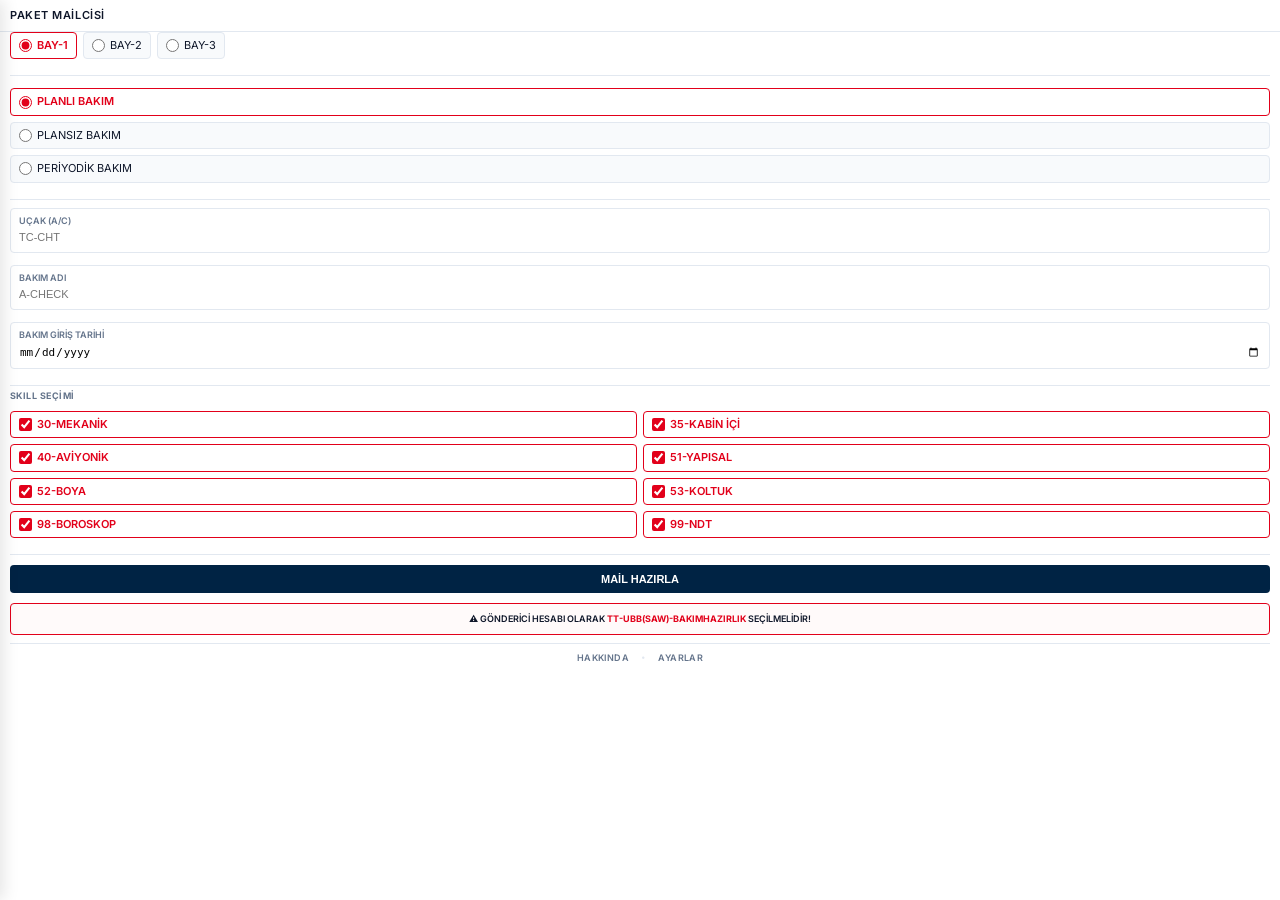
==== commit b1fdd855: "Add files via upload" ====
--- a/index.html
+++ b/index.html
@@ -1,63 +1,76 @@
 <!DOCTYPE html>
 <html lang="tr">
+
 <head>
     <meta charset="UTF-8">
     <meta name="viewport" content="width=device-width, initial-scale=1.0">
-    <title>Pack Mailler</title>
+    <title>PAKET HAZIRLIK</title>
     <link href="https://fonts.googleapis.com/css2?family=Inter:wght@400;600;700&display=swap" rel="stylesheet">
     <link rel="stylesheet" href="style.css">
     <script src="https://appsforoffice.microsoft.com/lib/1/hosted/office.js"></script>
 </head>
+
 <body>
     <div id="container" class="container">
-        <div id="warningBar" class="warning-bar hidden">
-            <span style="font-size: 16px;">⚠️</span>
-            <div>DİKKAT: GÖNDERİCİ HESABI OLARAK <b style="color: var(--accent);">TT-UBB(SAW)-BAKIMHAZIRLIK</b> SEÇİLMELİDİR!</div>
-        </div>
-
         <header class="header">
-            <h1>Pack Mailler</h1>
-            <button id="btnSettings" class="icon-button" title="Ayarlar">⚙️</button>
+            <h1>PAKET MAİLCİSİ</h1>
         </header>
 
         <main>
             <section class="section">
                 <div style="display: flex; gap: 10px;">
                     <div style="flex: 1;">
-                        <label class="section-title">BAY</label>
+                        <label class="section-title"></label>
                         <div class="radio-group">
-                            <label class="radio-container"><input type="radio" name="bay" value="BAY-1" checked><span>1</span></label>
-                            <label class="radio-container"><input type="radio" name="bay" value="BAY-2"><span>2</span></label>
-                            <label class="radio-container"><input type="radio" name="bay" value="BAY-3"><span>3</span></label>
+                            <label class="radio-container"><input type="radio" name="bay" value="BAY-1"
+                                    checked><span>BAY-1</span></label>
+                            <label class="radio-container"><input type="radio" name="bay"
+                                    value="BAY-2"><span>BAY-2</span></label>
+                            <label class="radio-container"><input type="radio" name="bay"
+                                    value="BAY-3"><span>BAY-3</span></label>
                         </div>
                     </div>
                 </div>
             </section>
 
             <section class="section">
-                <label class="section-title">BAKIM TİPİ</label>
+                <label class="section-title"></label>
                 <div class="radio-stack">
-                    <label class="radio-container"><input type="radio" name="type" value="planned" checked><span>PLANLI BAKIM</span></label>
-                    <label class="radio-container"><input type="radio" name="type" value="unplanned"><span>PLANSIZ / PERİYODİK</span></label>
+                    <label class="radio-container"><input type="radio" name="type" value="planned" checked><span>PLANLI
+                            BAKIM</span></label>
+                    <label class="radio-container"><input type="radio" name="type" value="unplanned"><span>PLANSIZ
+                            BAKIM</span></label>
+                    <label class="radio-container"><input type="radio" name="type" value="periodic"><span>PERİYODİK
+                            BAKIM</span></label>
                 </div>
             </section>
 
             <section class="section">
-                <div class="input-field"><label>UÇAK (A/C)</label><input type="text" id="txtAc" placeholder="TC-LLL"></div>
-                <div class="input-field"><label>BAKIM ADI</label><input type="text" id="txtBakim" placeholder="A-CHECK"></div>
-                <div class="input-field"><label>TARİH</label><input type="date" id="dateInput"></div>
+                <div class="input-field"><label>UÇAK (A/C)</label><input type="text" id="txtAc" placeholder="TC-CHT">
+                </div>
+                <div class="input-field"><label>BAKIM ADI</label><input type="text" id="txtBakim" placeholder="A-CHECK">
+                </div>
+                <div class="input-field"><label>BAKIM GİRİŞ TARİHİ</label><input type="date" id="dateInput" lang="tr">
+                </div>
             </section>
 
             <section id="skillSection" class="section">
                 <label class="section-title">SKILL SEÇİMİ</label>
                 <div id="skillGrid" class="checkbox-grid">
-                    <label class="check-container"><input type="checkbox" id="chk30" checked><span>30-MEK</span></label>
-                    <label class="check-container"><input type="checkbox" id="chk35" checked><span>35-KAB</span></label>
-                    <label class="check-container"><input type="checkbox" id="chk40" checked><span>40-AVİ</span></label>
-                    <label class="check-container"><input type="checkbox" id="chk51" checked><span>51-YAP</span></label>
-                    <label class="check-container"><input type="checkbox" id="chk52" checked><span>52-BOY</span></label>
-                    <label class="check-container"><input type="checkbox" id="chk53" checked><span>53-KOL</span></label>
-                    <label class="check-container"><input type="checkbox" id="chk98" checked><span>98-BOR</span></label>
+                    <label class="check-container"><input type="checkbox" id="chk30"
+                            checked><span>30-MEKANİK</span></label>
+                    <label class="check-container"><input type="checkbox" id="chk35" checked><span>35-KABİN
+                            İÇİ</span></label>
+                    <label class="check-container"><input type="checkbox" id="chk40"
+                            checked><span>40-AVİYONİK</span></label>
+                    <label class="check-container"><input type="checkbox" id="chk51"
+                            checked><span>51-YAPISAL</span></label>
+                    <label class="check-container"><input type="checkbox" id="chk52"
+                            checked><span>52-BOYA</span></label>
+                    <label class="check-container"><input type="checkbox" id="chk53"
+                            checked><span>53-KOLTUK</span></label>
+                    <label class="check-container"><input type="checkbox" id="chk98"
+                            checked><span>98-BOROSKOP</span></label>
                     <label class="check-container"><input type="checkbox" id="chk99" checked><span>99-NDT</span></label>
                 </div>
                 <div id="plannerNote" class="info-note hidden">PLANNER modu aktif.</div>
@@ -66,40 +79,98 @@
             <div style="margin-top: 10px;">
                 <button id="btnPrepare" class="primary-button">MAİL HAZIRLA</button>
             </div>
+
+            <div id="senderNote" class="sender-note">
+                ⚠️ GÖNDERİCİ HESABI OLARAK <b style="color: var(--accent);">TT-UBB(SAW)-BAKIMHAZIRLIK</b> SEÇİLMELİDİR!
+            </div>
+
+            <div class="footer-links">
+                <a href="#" id="linkAbout">HAKKINDA</a>
+                <span>•</span>
+                <a href="#" id="linkSettings">AYARLAR</a>
+            </div>
         </main>
 
-        <div id="settingsOverlay" class="overlay hidden">
-            <div class="modal">
-                <header class="modal-header">
-                    <h2 style="font-size: 11px; margin: 0;">Ayarlar</h2>
-                    <button id="btnCloseSettings" class="icon-button" style="color: white;">✕</button>
+        <div id="alertOverlay" class="overlay hidden">
+            <div class="modal" style="text-align: center;">
+                <header class="modal-header" style="background: var(--accent);">
+                    <h2 id="alertTitle" style="font-size: 11px; margin: 0; width: 100%;">⚠️ GÖNDEREN HESAP SEÇİMİ
+                        UYARISI</h2>
                 </header>
-                <div class="modal-body">
-                    <div class="setting-item">
-                        <label>Zimmet Modu</label>
-                        <select id="selZimmetMode"><option value="BIRIM">BİRİM</option><option value="PLANNER">PLANNER</option></select>
+                <div class="modal-body" style="padding: 16px;">
+                    <p id="alertMessage" style="font-size: 11px; line-height: 1.6; margin: 0;"></p>
+                    <button id="btnAlertOk" class="primary-button"
+                        style="margin-top: 10px; background: var(--accent);">TAMAM</button>
+                </div>
+            </div>
+        </div>
+
+        <!-- Sol taraftan kayan yan panel -->
+        <div id="sidePanelBackdrop" class="side-backdrop hidden"></div>
+        <div id="sidePanel" class="side-panel">
+            <header class="side-panel-header">
+                <h2 id="sidePanelTitle" style="font-size: 11px; margin: 0;">⚙️ AYARLAR</h2>
+                <button id="btnClosePanel" class="icon-button" style="color: white;">✕</button>
+            </header>
+
+            <!-- AYARLAR İçeriği -->
+            <div id="panelSettings" class="side-panel-body">
+                <div class="setting-item">
+                    <label>ZİMMET MODU</label>
+                    <select id="selZimmetMode">
+                        <option value="BIRIM">BİRİM</option>
+                        <option value="PLANNER">PLANNER</option>
+                    </select>
+                </div>
+                <div class="setting-item">
+                    <label>BAY-1 (TO)</label>
+                    <div id="listBay1" class="email-list-container"></div>
+                    <div class="email-input-row">
+                        <input type="email" id="inBay1" placeholder="e-posta adresi...">
+                        <button class="add-btn" onclick="addEmailFromUI('bay1To','inBay1')">+</button>
                     </div>
-                    <div class="setting-item">
-                        <label>BAY-1 (TO)</label>
-                        <div id="listBay1" class="email-list-container"></div>
-                        <input type="email" id="inBay1" placeholder="Ekle...">
+                </div>
+                <div class="setting-item">
+                    <label>BAY-2 (TO)</label>
+                    <div id="listBay2" class="email-list-container"></div>
+                    <div class="email-input-row">
+                        <input type="email" id="inBay2" placeholder="e-posta adresi...">
+                        <button class="add-btn" onclick="addEmailFromUI('bay2To','inBay2')">+</button>
                     </div>
-                    <div class="setting-item">
-                        <label>BAY-2 (TO)</label>
-                        <div id="listBay2" class="email-list-container"></div>
-                        <input type="email" id="inBay2" placeholder="Ekle...">
+                </div>
+                <div class="setting-item">
+                    <label>BAY-3 (TO)</label>
+                    <div id="listBay3" class="email-list-container"></div>
+                    <div class="email-input-row">
+                        <input type="email" id="inBay3" placeholder="e-posta adresi...">
+                        <button class="add-btn" onclick="addEmailFromUI('bay3To','inBay3')">+</button>
                     </div>
-                    <div class="setting-item">
-                        <label>BAY-3 (TO)</label>
-                        <div id="listBay3" class="email-list-container"></div>
-                        <input type="email" id="inBay3" placeholder="Ekle...">
+                </div>
+                <div class="setting-item">
+                    <label>CC LİSTESİ</label>
+                    <div id="listCc" class="email-list-container"></div>
+                    <div class="email-input-row">
+                        <input type="email" id="inCc" placeholder="e-posta adresi...">
+                        <button class="add-btn" onclick="addEmailFromUI('cc','inCc')">+</button>
                     </div>
-                    <div class="setting-item">
-                        <label>CC LİSTESİ</label>
-                        <div id="listCc" class="email-list-container"></div>
-                        <input type="email" id="inCc" placeholder="Ekle...">
+                </div>
+                <button id="btnSaveSettings" class="primary-button" style="background: var(--accent);">KAYDET</button>
+            </div>
+
+            <!-- HAKKINDA İçeriği -->
+            <div id="panelAbout" class="side-panel-body hidden">
+                <div style="text-align: center; padding: 20px 0;">
+                    <div style="font-size: 24px; margin-bottom: 8px;">📦</div>
+                    <b style="font-size: 13px;">PAKET MAİLCİSİ</b><br>
+                    <span style="font-size: 9px; color: var(--text-muted);">v1.2</span>
+                    <div style="margin-top: 16px; font-size: 10px; line-height: 1.6; color: var(--text-muted);">
+                        BAKIM PAKETLERİ İÇİN<br>OTOMATİK MAİL HAZIRLAMA ARACI
                     </div>
-                    <button id="btnSaveSettings" class="primary-button">KAYDET</button>
+                    <div
+                        style="margin-top: 20px; padding-top: 12px; border-top: 1px solid var(--border); font-size: 9px; color: var(--text-muted); line-height: 1.5;">
+                        BAKIM PLANLAMA ŞEFLİĞİ (SAW)<br>
+                        BAKIM HAZIRLIK BİRİMİ
+                    </div>
                 </div>
             </div>
         </div>
@@ -107,4 +178,5 @@
     <script src="settings.js"></script>
     <script src="app.js"></script>
 </body>
+
 </html>
--- a/style.css
+++ b/style.css
@@ -26,10 +26,6 @@
     transition: padding-top 0.3s ease;
 }
 
-.container.has-warning {
-    padding-top: 72px; /* 32px header + 40px warning */
-}
-
 .header {
     position: fixed;
     top: 0;
@@ -62,32 +58,46 @@
     font-size: 14px;
 }
 
-.warning-bar {
-    position: fixed;
-    top: 32px;
-    left: 0;
-    right: 0;
-    height: 40px;
+.sender-note {
+    margin-top: 10px;
+    padding: 8px 12px;
     background: #fffafa;
-    border-bottom: 2px solid var(--accent);
+    border: 1px solid var(--accent);
+    border-radius: 4px;
     color: var(--text);
-    padding: 0 12px;
-    font-size: 11px;
-    font-weight: 700;
-    z-index: 90;
-    display: flex;
-    align-items: center;
-    gap: 10px;
-    box-shadow: 0 4px 6px -1px rgba(226, 0, 26, 0.1);
-    animation: slideDown 0.3s cubic-bezier(0.16, 1, 0.3, 1);
-    box-sizing: border-box;
-}
-
-.warning-bar b { color: var(--accent); text-transform: uppercase; }
-
-@keyframes slideDown {
-    from { transform: translateY(-100%); }
-    to { transform: translateY(0); }
+    font-size: 9px;
+    font-weight: 600;
+    text-align: center;
+    line-height: 1.5;
+}
+
+.footer-links {
+    display: flex;
+    justify-content: center;
+    align-items: center;
+    gap: 12px;
+    margin-top: 8px;
+    padding-top: 8px;
+    border-top: 1px solid var(--border);
+}
+
+.footer-links a {
+    font-size: 9px;
+    font-weight: 600;
+    color: var(--text-muted);
+    text-decoration: none;
+    letter-spacing: 0.05em;
+    cursor: pointer;
+    transition: color 0.15s;
+}
+
+.footer-links a:hover {
+    color: var(--accent);
+}
+
+.footer-links span {
+    color: var(--border);
+    font-size: 8px;
 }
 
 .section {
@@ -95,7 +105,8 @@
     flex-direction: column;
     gap: 8px;
     border-bottom: 1px solid var(--border);
-    padding-bottom: 12px;
+    padding-bottom: 16px;
+    margin-bottom: 4px;
 }
 
 .section-title {
@@ -106,14 +117,18 @@
     letter-spacing: 0.05em;
 }
 
-.radio-group, .radio-stack {
+.radio-group,
+.radio-stack {
     display: flex;
     gap: 6px;
 }
 
-.radio-stack { flex-direction: column; }
-
-.radio-container, .check-container {
+.radio-stack {
+    flex-direction: column;
+}
+
+.radio-container,
+.check-container {
     display: flex;
     align-items: center;
     gap: 5px;
@@ -125,16 +140,21 @@
     transition: all 0.1s;
 }
 
-.radio-container:hover, .check-container:hover { border-color: var(--accent); }
-
-.radio-container:has(input:checked), .check-container:has(input:checked) {
+.radio-container:hover,
+.check-container:hover {
+    border-color: var(--accent);
+}
+
+.radio-container:has(input:checked),
+.check-container:has(input:checked) {
     background: #fff;
     border-color: var(--accent);
     color: var(--accent);
     font-weight: 600;
 }
 
-input[type="radio"], input[type="checkbox"] {
+input[type="radio"],
+input[type="checkbox"] {
     accent-color: var(--accent);
     margin: 0;
 }
@@ -144,6 +164,7 @@
     border: 1px solid var(--border);
     border-radius: 4px;
     padding: 6px 8px;
+    margin-top: 4px;
 }
 
 .input-field label {
@@ -182,12 +203,62 @@
     transition: opacity 0.2s;
 }
 
-.primary-button:hover { opacity: 0.9; }
-
+.primary-button:hover {
+    opacity: 0.9;
+}
+
+/* Yan panel (drawer) */
+.side-backdrop {
+    position: fixed;
+    inset: 0;
+    background: rgba(0, 0, 0, 0.25);
+    z-index: 190;
+    transition: opacity 0.3s ease;
+}
+
+.side-panel {
+    position: fixed;
+    top: 0;
+    left: 0;
+    width: 85%;
+    height: 100%;
+    background: #fff;
+    z-index: 200;
+    transform: translateX(-100%);
+    transition: transform 0.3s cubic-bezier(0.16, 1, 0.3, 1);
+    display: flex;
+    flex-direction: column;
+    box-shadow: 4px 0 15px rgba(0, 0, 0, 0.1);
+}
+
+.side-panel.open {
+    transform: translateX(0);
+}
+
+.side-panel-header {
+    background: var(--accent);
+    color: white;
+    padding: 10px;
+    display: flex;
+    justify-content: space-between;
+    align-items: center;
+    flex-shrink: 0;
+}
+
+.side-panel-body {
+    flex: 1;
+    overflow-y: auto;
+    padding: 12px;
+    display: flex;
+    flex-direction: column;
+    gap: 10px;
+}
+
+/* Alert overlay (uyarı modali için) */
 .overlay {
     position: fixed;
     inset: 0;
-    background: rgba(0,0,0,0.4);
+    background: rgba(0, 0, 0, 0.4);
     display: flex;
     align-items: center;
     justify-content: center;
@@ -201,11 +272,11 @@
     max-width: 300px;
     border-radius: 8px;
     overflow: hidden;
-    box-shadow: 0 10px 25px rgba(0,0,0,0.1);
+    box-shadow: 0 10px 25px rgba(0, 0, 0, 0.1);
 }
 
 .modal-header {
-    background: var(--primary);
+    background: var(--accent);
     color: white;
     padding: 10px;
     display: flex;
@@ -213,11 +284,24 @@
     align-items: center;
 }
 
-.modal-body { padding: 12px; display: flex; flex-direction: column; gap: 10px; max-height: 70vh; overflow-y: auto; }
-
-.setting-item label { display: block; font-size: 10px; font-weight: 600; margin-bottom: 4px; }
-
-.setting-item select, .setting-item input {
+.modal-body {
+    padding: 12px;
+    display: flex;
+    flex-direction: column;
+    gap: 10px;
+    max-height: 70vh;
+    overflow-y: auto;
+}
+
+.setting-item label {
+    display: block;
+    font-size: 10px;
+    font-weight: 600;
+    margin-bottom: 4px;
+}
+
+.setting-item select,
+.setting-item input {
     width: 100%;
     padding: 6px;
     border: 1px solid var(--border);
@@ -237,14 +321,71 @@
 }
 
 .email-tag {
-    background: var(--primary);
+    background: var(--accent);
     color: white;
     padding: 2px 6px;
     border-radius: 10px;
     font-size: 9px;
     display: flex;
+    align-items: center;
     gap: 4px;
 }
 
-.hidden { display: none !important; }
-.info-note { font-size: 10px; padding: 8px; background: #eef2ff; color: #4338ca; border-radius: 4px; }+.email-tag .remove-tag {
+    cursor: pointer;
+    opacity: 0.7;
+    transition: opacity 0.15s;
+}
+
+.email-tag .remove-tag:hover {
+    opacity: 1;
+}
+
+.email-input-row {
+    display: flex;
+    gap: 4px;
+}
+
+.email-input-row input {
+    flex: 1;
+}
+
+.add-btn {
+    width: 28px;
+    height: 28px;
+    border: 1px solid var(--accent);
+    background: white;
+    color: var(--accent);
+    border-radius: 4px;
+    font-size: 14px;
+    font-weight: 700;
+    cursor: pointer;
+    transition: all 0.15s;
+    display: flex;
+    align-items: center;
+    justify-content: center;
+    flex-shrink: 0;
+}
+
+.add-btn:hover {
+    background: var(--accent);
+    color: white;
+}
+
+.setting-item select:focus,
+.setting-item input:focus {
+    outline: none;
+    border-color: var(--accent);
+}
+
+.hidden {
+    display: none !important;
+}
+
+.info-note {
+    font-size: 10px;
+    padding: 8px;
+    background: #eef2ff;
+    color: #4338ca;
+    border-radius: 4px;
+}
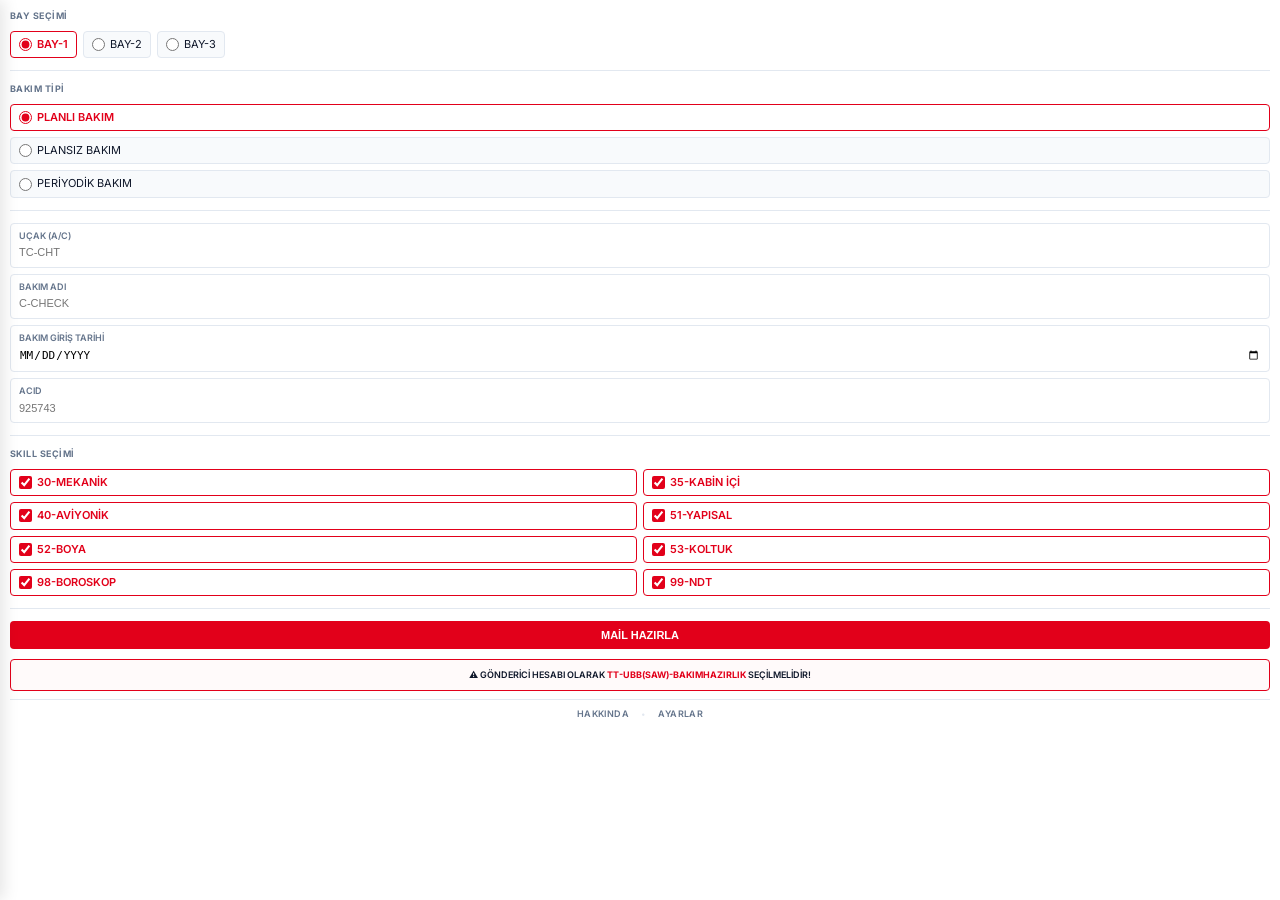
==== commit b7a17216: "Add files via upload" ====
--- a/index.html
+++ b/index.html
@@ -4,7 +4,7 @@
 <head>
     <meta charset="UTF-8">
     <meta name="viewport" content="width=device-width, initial-scale=1.0">
-    <title>PAKET HAZIRLIK</title>
+    <title>PackNotice</title>
     <link href="https://fonts.googleapis.com/css2?family=Inter:wght@400;600;700&display=swap" rel="stylesheet">
     <link rel="stylesheet" href="style.css">
     <script src="https://appsforoffice.microsoft.com/lib/1/hosted/office.js"></script>
@@ -12,29 +12,22 @@
 
 <body>
     <div id="container" class="container">
-        <header class="header">
-            <h1>PAKET MAİLCİSİ</h1>
-        </header>
 
         <main>
             <section class="section">
-                <div style="display: flex; gap: 10px;">
-                    <div style="flex: 1;">
-                        <label class="section-title"></label>
-                        <div class="radio-group">
-                            <label class="radio-container"><input type="radio" name="bay" value="BAY-1"
-                                    checked><span>BAY-1</span></label>
-                            <label class="radio-container"><input type="radio" name="bay"
-                                    value="BAY-2"><span>BAY-2</span></label>
-                            <label class="radio-container"><input type="radio" name="bay"
-                                    value="BAY-3"><span>BAY-3</span></label>
-                        </div>
-                    </div>
+                <label class="section-title">BAY SEÇİMİ</label>
+                <div class="radio-group">
+                    <label class="radio-container"><input type="radio" name="bay" value="BAY-1"
+                            checked><span>BAY-1</span></label>
+                    <label class="radio-container"><input type="radio" name="bay"
+                            value="BAY-2"><span>BAY-2</span></label>
+                    <label class="radio-container"><input type="radio" name="bay"
+                            value="BAY-3"><span>BAY-3</span></label>
                 </div>
             </section>
 
             <section class="section">
-                <label class="section-title"></label>
+                <label class="section-title">BAKIM TİPİ</label>
                 <div class="radio-stack">
                     <label class="radio-container"><input type="radio" name="type" value="planned" checked><span>PLANLI
                             BAKIM</span></label>
@@ -48,9 +41,13 @@
             <section class="section">
                 <div class="input-field"><label>UÇAK (A/C)</label><input type="text" id="txtAc" placeholder="TC-CHT">
                 </div>
-                <div class="input-field"><label>BAKIM ADI</label><input type="text" id="txtBakim" placeholder="A-CHECK">
-                </div>
-                <div class="input-field"><label>BAKIM GİRİŞ TARİHİ</label><input type="date" id="dateInput" lang="tr">
+                <div class="input-field"><label>BAKIM ADI</label><input type="text" id="txtBakim" placeholder="C-CHECK">
+                </div>
+                <div class="input-field"><label>BAKIM GİRİŞ TARİHİ</label><input type="date" id="dateInput" lang="tr"
+                        placeholder="GG.AA.YYYY">
+                </div>
+                <div class="input-field" id="acidContainer">
+                    <label>ACID</label><input type="text" id="txtAcid" placeholder="925743">
                 </div>
             </section>
 
@@ -73,7 +70,7 @@
                             checked><span>98-BOROSKOP</span></label>
                     <label class="check-container"><input type="checkbox" id="chk99" checked><span>99-NDT</span></label>
                 </div>
-                <div id="plannerNote" class="info-note hidden">PLANNER modu aktif.</div>
+                <div id="plannerNote" class="info-note hidden"><strong>PLANNER</strong> MODU AKTİF.</div>
             </section>
 
             <div style="margin-top: 10px;">
@@ -91,7 +88,7 @@
             </div>
         </main>
 
-        <div id="alertOverlay" class="overlay hidden">
+        <div id="alertOverlay" class="overlay hidden" style="z-index: 9999 !important;">
             <div class="modal" style="text-align: center;">
                 <header class="modal-header" style="background: var(--accent);">
                     <h2 id="alertTitle" style="font-size: 11px; margin: 0; width: 100%;">⚠️ GÖNDEREN HESAP SEÇİMİ
@@ -105,6 +102,23 @@
             </div>
         </div>
 
+        <div id="confirmOverlay" class="overlay hidden" style="z-index: 9999 !important;">
+            <div class="modal" style="text-align: center;">
+                <header class="modal-header" style="background: #6c757d;">
+                    <h2 style="font-size: 11px; margin: 0; width: 100%;">❓ ONAY</h2>
+                </header>
+                <div class="modal-body" style="padding: 16px;">
+                    <p id="confirmMessage" style="font-size: 11px; line-height: 1.6; margin: 0;"></p>
+                    <div style="display: flex; gap: 8px; margin-top: 15px;">
+                        <button id="btnConfirmYes" class="primary-button"
+                            style="background: var(--accent); flex: 1;">EVET</button>
+                        <button id="btnConfirmNo" class="primary-button"
+                            style="background: #6c757d; flex: 1;">HAYIR</button>
+                    </div>
+                </div>
+            </div>
+        </div>
+
         <!-- Sol taraftan kayan yan panel -->
         <div id="sidePanelBackdrop" class="side-backdrop hidden"></div>
         <div id="sidePanel" class="side-panel">
@@ -154,22 +168,30 @@
                         <button class="add-btn" onclick="addEmailFromUI('cc','inCc')">+</button>
                     </div>
                 </div>
-                <button id="btnSaveSettings" class="primary-button" style="background: var(--accent);">KAYDET</button>
+                <button id="btnSaveSettings" class="primary-button" style="background: var(--accent);">GÜNCELLE</button>
+                <button id="btnResetSettings" class="primary-button"
+                    style="background: #6c757d; margin-top: 8px;">VARSAYILANLARA DÖN</button>
             </div>
 
             <!-- HAKKINDA İçeriği -->
             <div id="panelAbout" class="side-panel-body hidden">
                 <div style="text-align: center; padding: 20px 0;">
-                    <div style="font-size: 24px; margin-bottom: 8px;">📦</div>
-                    <b style="font-size: 13px;">PAKET MAİLCİSİ</b><br>
-                    <span style="font-size: 9px; color: var(--text-muted);">v1.2</span>
+                    <img src="assets/PMTHY.png"
+                        style="width: 48px; height: 48px; border-radius: 8px; margin-bottom: 8px; box-shadow: 0 4px 12px rgba(0,0,0,0.1);">
+                    <br><b style="font-size: 13px;">PackNotice</b><br>
+                    <span style="font-size: 9px; color: var(--text-muted);">v1.4</span>
                     <div style="margin-top: 16px; font-size: 10px; line-height: 1.6; color: var(--text-muted);">
-                        BAKIM PAKETLERİ İÇİN<br>OTOMATİK MAİL HAZIRLAMA ARACI
+                        BAKIM PAKETLERİ İÇİN<br>MAİL HAZIRLAMA ARACI
                     </div>
                     <div
                         style="margin-top: 20px; padding-top: 12px; border-top: 1px solid var(--border); font-size: 9px; color: var(--text-muted); line-height: 1.5;">
                         BAKIM PLANLAMA ŞEFLİĞİ (SAW)<br>
-                        BAKIM HAZIRLIK BİRİMİ
+                        BAKIM HAZIRLIK BİRİMİ TARAFINDAN GELİŞTİRİLMİŞTİR<br><br>
+                        DESTEK VE ÖNERİLERİNİZ İÇİN<br>
+                        <a href="mailto:TTUBBSAWPAKETHAZIRLIK@THY.COM"
+                            style="color: var(--accent); text-decoration: none; font-weight: bold;">BAKIM HAZIRLIK
+                            (SAW)</a><br>
+                        İLE İLETİŞİME GEÇEBİLİRSİNİZ.
                     </div>
                 </div>
             </div>
--- a/style.css
+++ b/style.css
@@ -19,36 +19,12 @@
 }
 
 .container {
-    padding: 32px 10px 10px;
+    padding: 10px;
     display: flex;
     flex-direction: column;
     gap: 12px;
-    transition: padding-top 0.3s ease;
-}
-
-.header {
-    position: fixed;
-    top: 0;
-    left: 0;
-    width: 100%;
-    height: 32px;
-    background: var(--bg);
-    border-bottom: 1px solid var(--border);
-    display: flex;
-    align-items: center;
-    justify-content: space-between;
-    padding: 0 10px;
-    z-index: 100;
-    box-sizing: border-box;
-}
-
-.header h1 {
-    font-size: 11px;
-    font-weight: 600;
-    text-transform: uppercase;
-    letter-spacing: 0.05em;
-    margin: 0;
-}
+}
+
 
 .icon-button {
     background: none;
@@ -103,10 +79,10 @@
 .section {
     display: flex;
     flex-direction: column;
-    gap: 8px;
+    gap: 6px;
     border-bottom: 1px solid var(--border);
-    padding-bottom: 16px;
-    margin-bottom: 4px;
+    padding-bottom: 12px;
+    margin-bottom: 12px;
 }
 
 .section-title {
@@ -115,6 +91,7 @@
     color: var(--text-muted);
     text-transform: uppercase;
     letter-spacing: 0.05em;
+    margin-bottom: 2px;
 }
 
 .radio-group,
@@ -164,7 +141,6 @@
     border: 1px solid var(--border);
     border-radius: 4px;
     padding: 6px 8px;
-    margin-top: 4px;
 }
 
 .input-field label {
@@ -182,6 +158,15 @@
     font-size: 11px;
     padding: 2px 0;
     background: transparent;
+    text-transform: uppercase;
+}
+
+/* Tarih seçici içindeki küçük harf gg.aa.yyyy metnini büyük harfe çevirir */
+input[type="date"]::-webkit-datetime-edit-text,
+input[type="date"]::-webkit-datetime-edit-month-field,
+input[type="date"]::-webkit-datetime-edit-day-field,
+input[type="date"]::-webkit-datetime-edit-year-field {
+    text-transform: uppercase;
 }
 
 .checkbox-grid {
@@ -193,7 +178,7 @@
 .primary-button {
     width: 100%;
     padding: 8px;
-    background: var(--primary);
+    background: var(--accent);
     color: white;
     border: none;
     border-radius: 4px;
@@ -263,7 +248,7 @@
     align-items: center;
     justify-content: center;
     padding: 10px;
-    z-index: 200;
+    z-index: 3000;
 }
 
 .modal {
